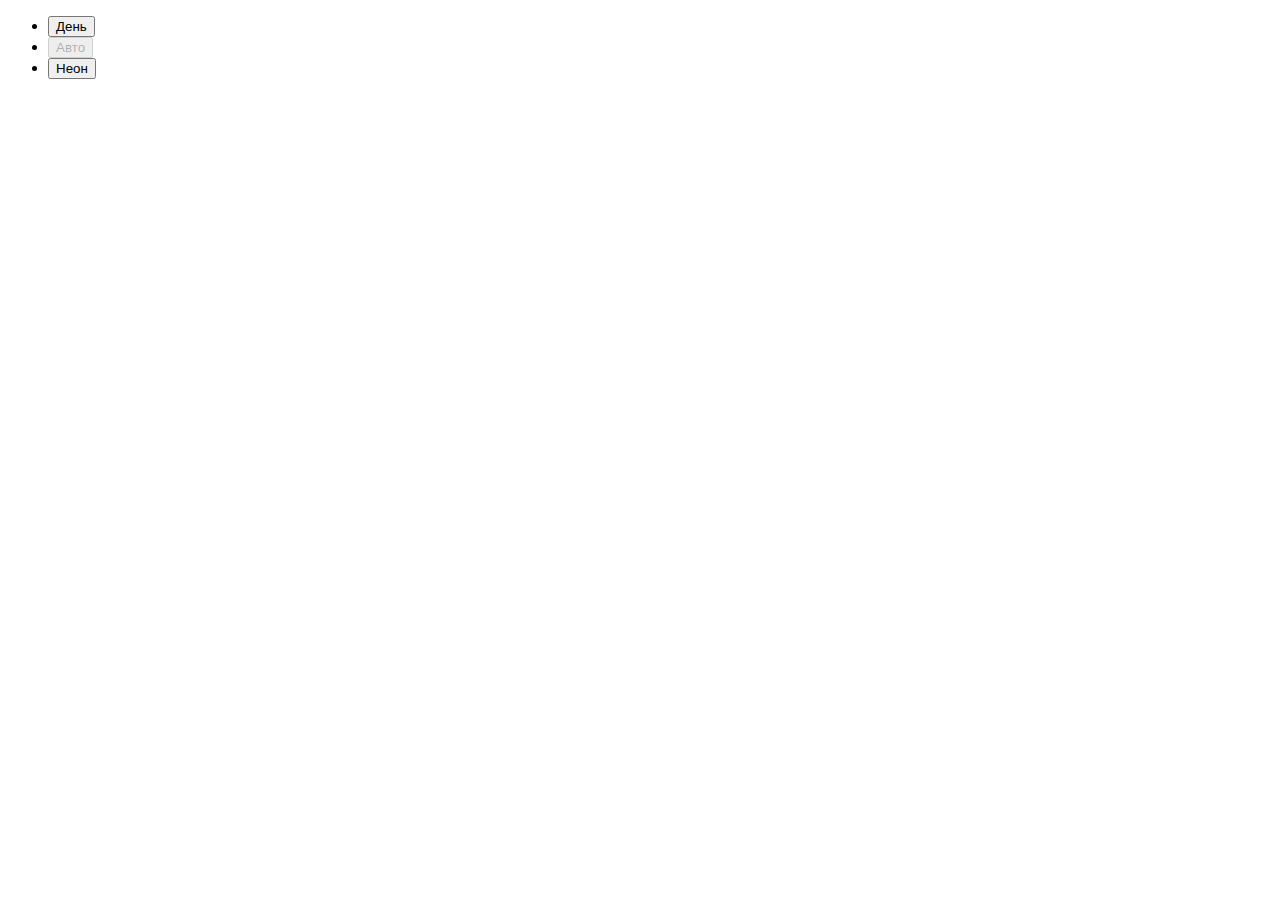
==== index.html @ c66ca1ca "Initial commit" ====
<!DOCTYPE html>
<html lang="ru">
  <head>
    <meta charset="UTF-8" />
    <meta http-equiv="X-UA-Compatible" content="IE=edge" />
    <meta name="viewport" content="width=device-width, initial-scale=1.0" />
    <title>Сложно сосредоточиться</title>
  </head>
  <body class="page">
    <header class="header decorated-zone">
      <nav class="header__theme-menu">
        <ul class="header__theme-menu-list">
          <li class="header__theme-menu-item">
            <button
              class="header__theme-menu-button header__theme-menu-button_type_light"
            >
              День
            </button>
          </li>
          <li class="header__theme-menu-item">
            <button
              class="header__theme-menu-button header__theme-menu-button_active header__theme-menu-button_type_auto"
              disabled
            >
              Авто
            </button>
          </li>
          <li class="header__theme-menu-item">
            <button
              class="header__theme-menu-button header__theme-menu-button_type_dark"
            >
              Неон
            </button>
          </li>
        </ul>
      </nav>
    </header>
    <script src="./scripts/script.js"></script>
  </body>
</html>
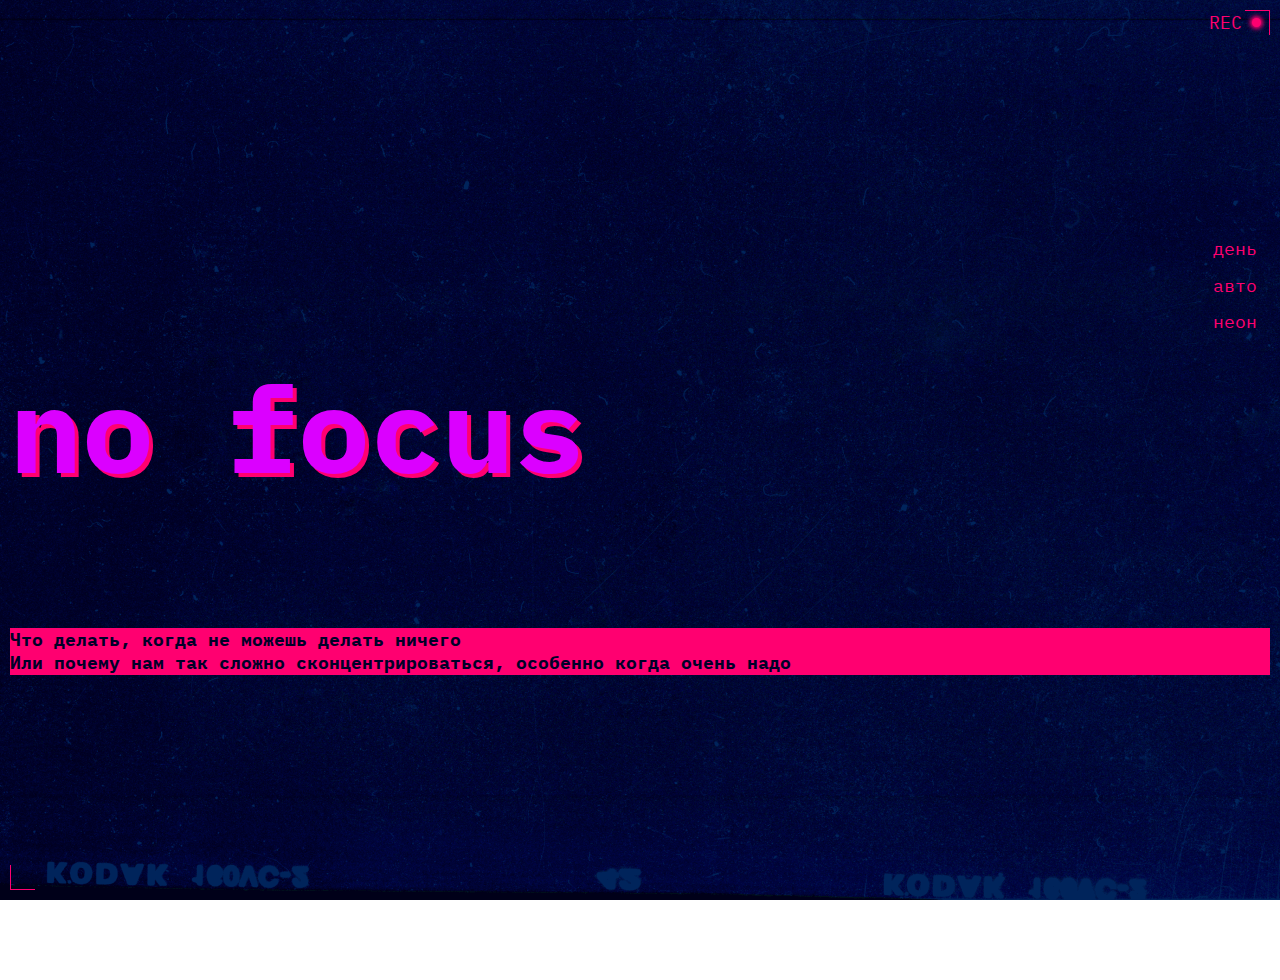
==== commit 3e484a13: "some code" ====
--- a/index.html
+++ b/index.html
@@ -4,17 +4,27 @@
     <meta charset="UTF-8" />
     <meta http-equiv="X-UA-Compatible" content="IE=edge" />
     <meta name="viewport" content="width=device-width, initial-scale=1.0" />
+    <meta name="color-scheme" content="dark light">
+    <link rel="icon" href="./images/favicon.ico" sizes="any" />
+    <link rel="icon" href="./images/favicon.svg" type="image/svg+xml" />
     <title>Сложно сосредоточиться</title>
+    <link rel="stylesheet" href="./styles/globals.css">
+    <link rel="stylesheet" href="./fonts/fonts.css">
+    <link rel="stylesheet" href="./styles/variables.css">
+    <link rel="stylesheet" href="./styles/style.css">
+    <link rel="stylesheet" href="./styles/dark.css">
+    <link rel="stylesheet" href="./styles/light.css">
   </head>
   <body class="page">
-    <header class="header decorated-zone">
+    <header class="header decorated-zone content-section">
+      <div class="decore-icon"></div>
       <nav class="header__theme-menu">
         <ul class="header__theme-menu-list">
           <li class="header__theme-menu-item">
             <button
               class="header__theme-menu-button header__theme-menu-button_type_light"
             >
-              День
+              день
             </button>
           </li>
           <li class="header__theme-menu-item">
@@ -22,19 +32,35 @@
               class="header__theme-menu-button header__theme-menu-button_active header__theme-menu-button_type_auto"
               disabled
             >
-              Авто
+              авто
             </button>
           </li>
           <li class="header__theme-menu-item">
             <button
               class="header__theme-menu-button header__theme-menu-button_type_dark"
             >
-              Неон
+              неон
             </button>
           </li>
         </ul>
       </nav>
+      <h1 class="main-title text-shadow">no focus</h1>
+      <p class="title header__title title-decor">Что делать, когда не можешь делать ничего<br> Или почему нам так сложно сконцентрироваться, особенно когда очень надо</p>
     </header>
+    <main class="content content-section">
+
+    </main>
+    <footer class="footer">
+      <article class="section">
+        <h2 class="title">
+          
+        </h2>
+        <div class="section__text-container">
+          <h3 class="section__subtitle"></h3>
+          <p class="section__text"></p>
+        </div>
+      </article>
+    </footer>
     <script src="./scripts/script.js"></script>
   </body>
 </html>
--- a/styles/globals.css
+++ b/styles/globals.css
@@ -0,0 +1,42 @@
+/* Глобальные стили для проекта, их можно дополнять и менять по желанию */
+
+*,
+*::before,
+*::after {
+  box-sizing: border-box;
+}
+
+body {
+  min-inline-size: 375px;
+  max-inline-size: 1440px;
+  margin: 0 auto;
+}
+
+h1,
+h2,
+h3,
+h4,
+h5,
+h6,
+p {
+  margin: 0;
+}
+
+ul {
+  margin: 0;
+  padding: 0;
+  list-style: none;
+}
+
+picture {
+  margin: 0;
+  padding: 0;
+}
+
+button,
+a {
+  color: currentColor;
+  font-family: inherit;
+  font-size: inherit;
+  line-height: inherit;
+}
--- a/fonts/fonts.css
+++ b/fonts/fonts.css
@@ -0,0 +1,13 @@
+@font-face {
+  font-family: 'IBM Plex mono';
+  src: url(./IBMPlexMono-Regular.woff) format('woff');
+  font-weight: normal;
+  font-display: swap;
+}
+
+@font-face {
+  font-family: 'IBM Plex mono';
+  src: url(./IBMPlexMono-Bold.woff) format('woff');
+  font-weight: bold;
+  font-display: swap;
+}
--- a/styles/variables.css
+++ b/styles/variables.css
@@ -0,0 +1,15 @@
+/*
+  Переменные для вашего проекта
+  и их переопределение под различные устройства
+*/
+
+:root {
+  /* цвета  */
+  --bg-color: #000028;
+  --text-color:  #f1b2ce;
+  --accent-color: #ff0070;
+  --main-title-color: #db00ff;
+
+  /* шрифты */
+  --main-font: 'IBM Plex mono';
+}--- a/styles/style.css
+++ b/styles/style.css
@@ -0,0 +1,141 @@
+/* Основные стили проекта. Это стили для темы, которую вы верстаете первой. */
+
+.page {
+  /* сохраните в разметке и стилях класс page. На его основе работает скрипт. */
+  font-family: var(--main-font);
+  color: var(--text-color);
+  background-color: var(--bg-color);
+
+  background: center / cover no-repeat url(../images/cover-image-dark.png);
+  background-attachment: fixed;
+}
+
+.header {
+  block-size: 100vb;
+  display: grid;
+  grid-auto-rows: 1fr;
+  padding-block-start: 18%;
+  padding-block-end:17.6%;
+}
+
+.decorated-zone {
+  position: relative;
+}
+
+.decorated-zone::after {
+  content: "";
+  position: absolute;
+  inset-block-start: 10px;
+  inset-inline-end: 10px;
+  display: block;
+  inline-size: 25px;
+  block-size: 25px;
+  border-block-start: 1px solid var(--accent-color);
+  border-inline-end: 1px solid var(--accent-color);
+}
+
+.decorated-zone::before {
+  content: "";
+  position: absolute;
+  inset-block-end: 10px;
+  inset-inline-start: 10px;
+  display: block;
+  inline-size: 25px;
+  block-size: 25px;
+  border-block-end: 1px solid var(--accent-color);
+  border-inline-start: 1px solid var(--accent-color);
+}
+
+.content-section {
+  padding-inline-start: 10px;
+  padding-inline-end: 10px;
+}
+
+.decore-icon {
+  position: absolute;
+  inset-block-start: 10px;
+  inset-inline-end: 38px;
+}
+
+.decore-icon::after {
+  content: "REC";
+  font-weight: 400;
+  font-size: 18px;
+  line-height: 139%;
+  color: var(--accent-color);
+}
+
+.decore-icon::before {
+  content: "";
+  position: absolute;
+  display: block;
+  block-size: 9px;
+  inline-size: 9px;
+  border-radius: 100%;
+  background-color: var(--accent-color);
+  box-shadow: 0 0 4px 2px var(--accent-color);
+  inset-inline-end: -19px;
+  inset-block-start: 8px;
+}
+
+.header__theme-menu {
+  justify-self: end;
+  padding-block-start: 8px;
+}
+
+.header__theme-menu-item:not(:last-child) {
+  margin-block-end: 15px;
+}
+
+.header__theme-menu-button {
+  line-height: 100%;
+  padding: 1.8px 13px;
+  background-color: transparent;
+  border: none;
+  color: var(--accent-color);
+  font-size: 18px;
+  font-family: inherit;
+  outline: none;
+}
+
+.header__theme-menu-button:focus-visible {
+  outline: none;
+}
+
+.header__theme-menu-button:focus-visible {
+  outline: 1px solid var(--accent-color);
+}
+
+.header__theme-menu-button_active {
+  pointer-events: none;
+}
+
+.main-title {
+  color: var(--main-title-color);
+  font-weight: 700;
+  font-size: clamp(7.25rem, 7.0115rem + 1.0178vw, 7.5rem);
+  line-height: 83%;
+}
+
+.text-shadow {
+  text-shadow: 4px 4px 0 var(--accent-color);
+}
+
+.title {
+  font-weight: 700;
+  font-size: 18px;
+  line-height: 130%;
+}
+
+.header__title {
+  align-self: end;
+}
+
+.title-decor {
+  color: var(--bg-color);
+  background-color: var(--accent-color);
+}
+
+.content {
+  padding: 40px 0;
+}--- a/styles/dark.css
+++ b/styles/dark.css
@@ -0,0 +1,22 @@
+/*
+  Специально для тёмной темы при наличии класса,
+  здесь окажутся стили, которые нужно переопределить принудительно,
+  переключая тему
+*/
+.page.theme_dark {
+  /* сохраните этот селектор в приведённом виде.
+    Так стили написанные ниже будут иметь больший вес,
+    чем стили в медиазапросе предпочтений пользователя
+  */
+
+  /* Дублируем переменные для тёмной темы */
+  --bg-color: #000028;
+  --text-color:  #f1b2ce;
+  --accent-color: #ff0070;
+  --main-title-color: #db00ff;
+
+  background-color: var(--bg-color);
+  color: var(--text-color);
+}
+
+/* Остальные стили */ 
--- a/styles/light.css
+++ b/styles/light.css
@@ -0,0 +1,29 @@
+/*
+  Специально для светлой темы при наличии класса.
+  Здесь окажутся стили, которые нужно переопределить принудительно,
+  переключая тему
+*/
+.page.theme_light {
+  /* сохраните этот селектор в приведённом виде.
+    Так стили написанные ниже будут иметь больший вес,
+    чем стили в медиазапросе предпочтений пользователя
+  */
+  --bg-color: #ffc2e6;
+  --text-color:  #353430;
+  --accent-color: #ff8dcb;
+  --main-title-color: #ffc2e6;
+
+  background-color: var(--bg-color);
+  color: var(--text-color);
+  background-image: url(../images/cover-image-light.png);
+}
+
+@media (prefers-color-scheme: light) {
+  :root.theme_light{
+      /* Дублируем переменные светлой темы */
+      --bg-color: #ffc2e6;
+      --text-color:  #353430;
+      --accent-color: #ff8dcb;
+      --main-title-color: #ffc2e6;    
+    }
+}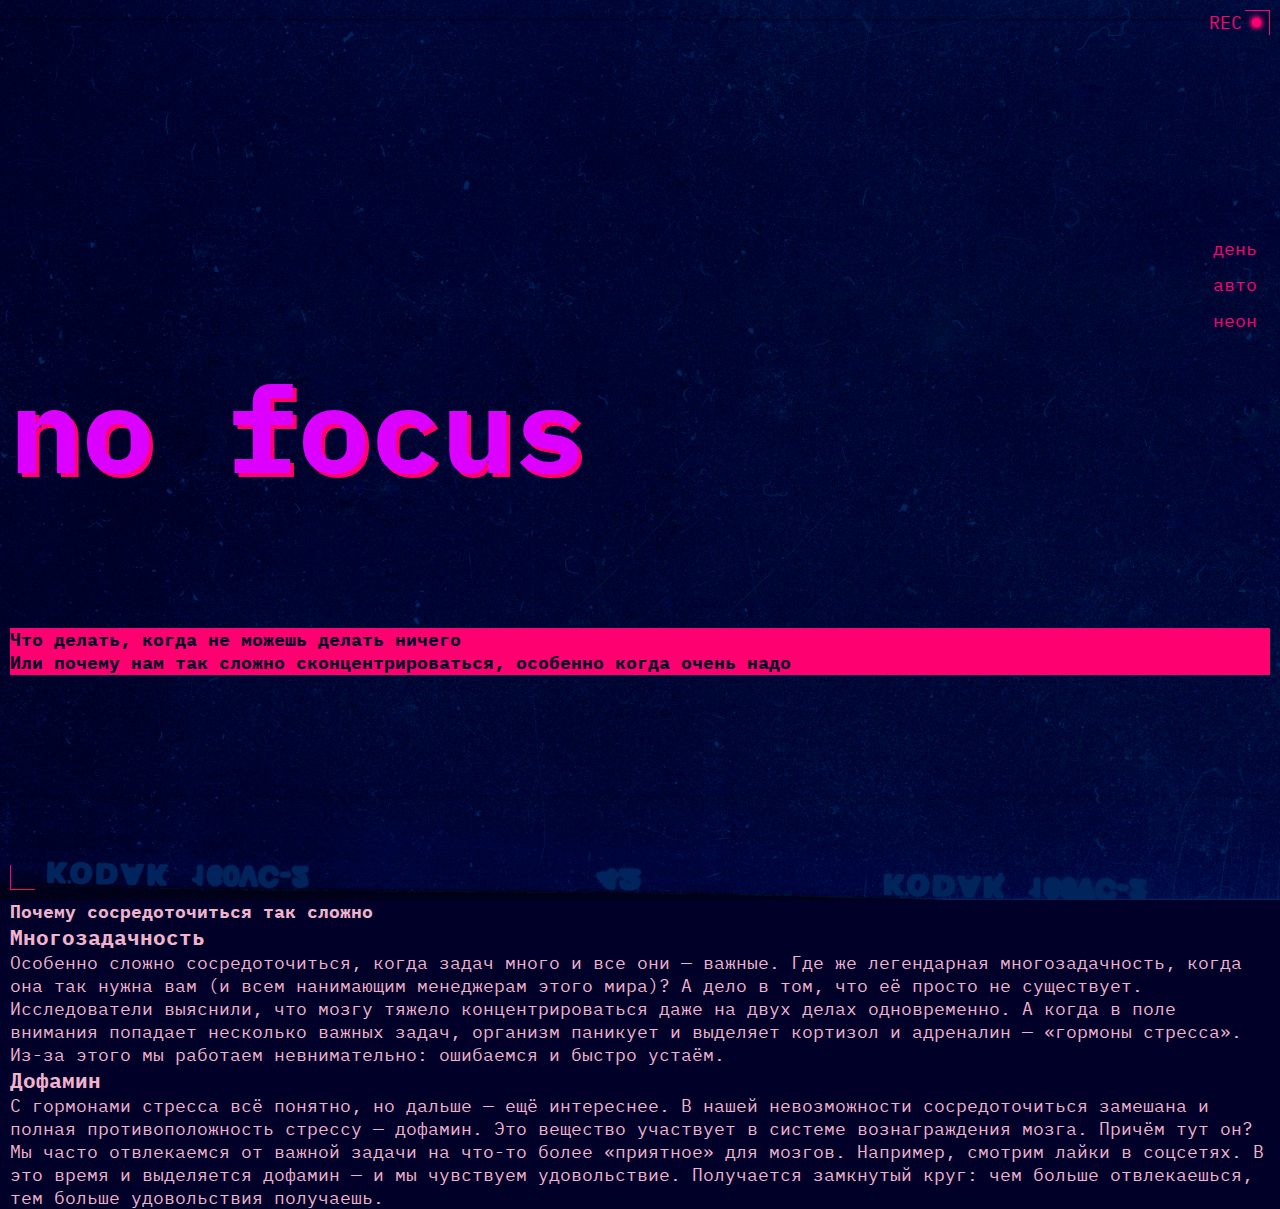
==== commit 4504f3c1: "some code" ====
--- a/index.html
+++ b/index.html
@@ -4,16 +4,16 @@
     <meta charset="UTF-8" />
     <meta http-equiv="X-UA-Compatible" content="IE=edge" />
     <meta name="viewport" content="width=device-width, initial-scale=1.0" />
-    <meta name="color-scheme" content="dark light">
+    <meta name="color-scheme" content="dark light" />
     <link rel="icon" href="./images/favicon.ico" sizes="any" />
     <link rel="icon" href="./images/favicon.svg" type="image/svg+xml" />
     <title>Сложно сосредоточиться</title>
-    <link rel="stylesheet" href="./styles/globals.css">
-    <link rel="stylesheet" href="./fonts/fonts.css">
-    <link rel="stylesheet" href="./styles/variables.css">
-    <link rel="stylesheet" href="./styles/style.css">
-    <link rel="stylesheet" href="./styles/dark.css">
-    <link rel="stylesheet" href="./styles/light.css">
+    <link rel="stylesheet" href="./styles/globals.css" />
+    <link rel="stylesheet" href="./fonts/fonts.css" />
+    <link rel="stylesheet" href="./styles/variables.css" />
+    <link rel="stylesheet" href="./styles/style.css" />
+    <link rel="stylesheet" href="./styles/dark.css" />
+    <link rel="stylesheet" href="./styles/light.css" />
   </head>
   <body class="page">
     <header class="header decorated-zone content-section">
@@ -45,13 +45,46 @@
         </ul>
       </nav>
       <h1 class="main-title text-shadow">no focus</h1>
-      <p class="title header__title title-decor">Что делать, когда не можешь делать ничего<br> Или почему нам так сложно сконцентрироваться, особенно когда очень надо</p>
+      <p class="title header__title title-decor">
+        Что делать, когда не можешь делать ничего<br />
+        Или почему нам так сложно сконцентрироваться, особенно когда очень надо
+      </p>
     </header>
     <main class="content content-section">
-
+      <section class="articles">
+        <h2 class="title">Почему сосредоточиться так сложно</h2>
+        <div>
+          <article>
+            <h3>Многозадачность</h3>
+            <p>
+              Особенно сложно сосредоточиться, когда задач много и все они —
+              важные. Где же легендарная многозадачность, когда она так нужна
+              вам (и всем нанимающим менеджерам этого мира)? А дело в том, что
+              её просто не существует. Исследователи <a>выяснили</a>, что мозгу тяжело
+              концентрироваться даже на двух делах одновременно. А когда в поле
+              внимания попадает несколько важных задач, организм паникует и
+              выделяет кортизол и адреналин — «гормоны стресса». Из-за этого мы
+              работаем невнимательно: ошибаемся и быстро устаём.
+            </p>
+          </article>
+          <article>
+            <h3>Дофамин</h3>
+            <p>
+              С гормонами стресса всё понятно, но дальше — ещё интереснее. В
+              нашей невозможности сосредоточиться замешана и полная
+              противоположность стрессу — дофамин. Это вещество участвует в
+              системе вознаграждения мозга. Причём тут он? Мы часто отвлекаемся
+              от важной задачи на что-то более «приятное» для мозгов. Например,
+              смотрим лайки в соцсетях. В это время и выделяется дофамин — и мы
+              чувствуем удовольствие. Получается замкнутый круг: чем больше
+              отвлекаешься, тем больше удовольствия получаешь.
+            </p>
+          </article>
+        </div>
+      </section>
     </main>
     <footer class="footer">
-      <article class="section">
+      <!-- <article class="section">
         <h2 class="title">
           
         </h2>
@@ -59,7 +92,7 @@
           <h3 class="section__subtitle"></h3>
           <p class="section__text"></p>
         </div>
-      </article>
+      </article> -->
     </footer>
     <script src="./scripts/script.js"></script>
   </body>
--- a/styles/variables.css
+++ b/styles/variables.css
@@ -11,5 +11,6 @@
   --main-title-color: #db00ff;
 
   /* шрифты */
-  --main-font: 'IBM Plex mono';
+  --main-font: 'IBM Plex mono', Arial, monospace;
+  --main-font-size: 18px;
 }--- a/styles/style.css
+++ b/styles/style.css
@@ -1,21 +1,21 @@
 /* Основные стили проекта. Это стили для темы, которую вы верстаете первой. */
 
 .page {
+  color: var(--text-color);
   /* сохраните в разметке и стилях класс page. На его основе работает скрипт. */
-  font-family: var(--main-font);
-  color: var(--text-color);
+  font-family: var(--main-font, monospace);
+  font-size: var(--main-font-size);
+  background: center / cover no-repeat url(../images/cover-image-dark.png);
   background-color: var(--bg-color);
-
-  background: center / cover no-repeat url(../images/cover-image-dark.png);
   background-attachment: fixed;
 }
 
 .header {
-  block-size: 100vb;
   display: grid;
   grid-auto-rows: 1fr;
   padding-block-start: 18%;
   padding-block-end:17.6%;
+  block-size: 100vb;
 }
 
 .decorated-zone {
@@ -25,77 +25,82 @@
 .decorated-zone::after {
   content: "";
   position: absolute;
+  display: block;
+  border-inline-end: 1px solid var(--accent-color);
+  border-block-start: 1px solid var(--accent-color);
   inset-block-start: 10px;
-  inset-inline-end: 10px;
-  display: block;
+  inset-inline-end: 0;
   inline-size: 25px;
   block-size: 25px;
-  border-block-start: 1px solid var(--accent-color);
-  border-inline-end: 1px solid var(--accent-color);
 }
 
 .decorated-zone::before {
   content: "";
   position: absolute;
+  display: block;
+  border-inline-start: 1px solid var(--accent-color);
+  border-block-end: 1px solid var(--accent-color);
   inset-block-end: 10px;
-  inset-inline-start: 10px;
-  display: block;
+  inset-inline-start: 0;
   inline-size: 25px;
   block-size: 25px;
-  border-block-end: 1px solid var(--accent-color);
-  border-inline-start: 1px solid var(--accent-color);
 }
 
 .content-section {
-  padding-inline-start: 10px;
-  padding-inline-end: 10px;
+  inline-size: calc(100% - 20px);
+  margin: 0 auto;
 }
 
 .decore-icon {
   position: absolute;
   inset-block-start: 10px;
-  inset-inline-end: 38px;
+  inset-inline-end: 28px;
 }
 
 .decore-icon::after {
   content: "REC";
+  color: var(--accent-color);
   font-weight: 400;
   font-size: 18px;
   line-height: 139%;
-  color: var(--accent-color);
 }
 
 .decore-icon::before {
   content: "";
   position: absolute;
   display: block;
+  border-radius: 100%;
+  box-shadow: 0 0 4px 2px var(--accent-color);
+  background-color: var(--accent-color);
   block-size: 9px;
   inline-size: 9px;
-  border-radius: 100%;
-  background-color: var(--accent-color);
-  box-shadow: 0 0 4px 2px var(--accent-color);
   inset-inline-end: -19px;
   inset-block-start: 8px;
 }
 
 .header__theme-menu {
   justify-self: end;
-  padding-block-start: 8px;
+  margin-block-start: 6px;
 }
 
-.header__theme-menu-item:not(:last-child) {
-  margin-block-end: 15px;
+.header__theme-menu-list {
+  display: flex;
+  flex-direction: column;
+  gap: 10px;
 }
 
+
 .header__theme-menu-button {
+  border: none;
+  min-inline-size: 70px;
+  block-size: 26px; 
+  cursor: pointer;
+  outline: none;
+  color: var(--accent-color);
+  font-family: inherit;
+  font-size: inherit;
   line-height: 100%;
-  padding: 1.8px 13px;
   background-color: transparent;
-  border: none;
-  color: var(--accent-color);
-  font-size: 18px;
-  font-family: inherit;
-  outline: none;
 }
 
 .header__theme-menu-button:focus-visible {
@@ -123,8 +128,8 @@
 
 .title {
   font-weight: 700;
-  font-size: 18px;
   line-height: 130%;
+  font-size: var(--main-font-size);
 }
 
 .header__title {
@@ -137,5 +142,5 @@
 }
 
 .content {
-  padding: 40px 0;
+  
 }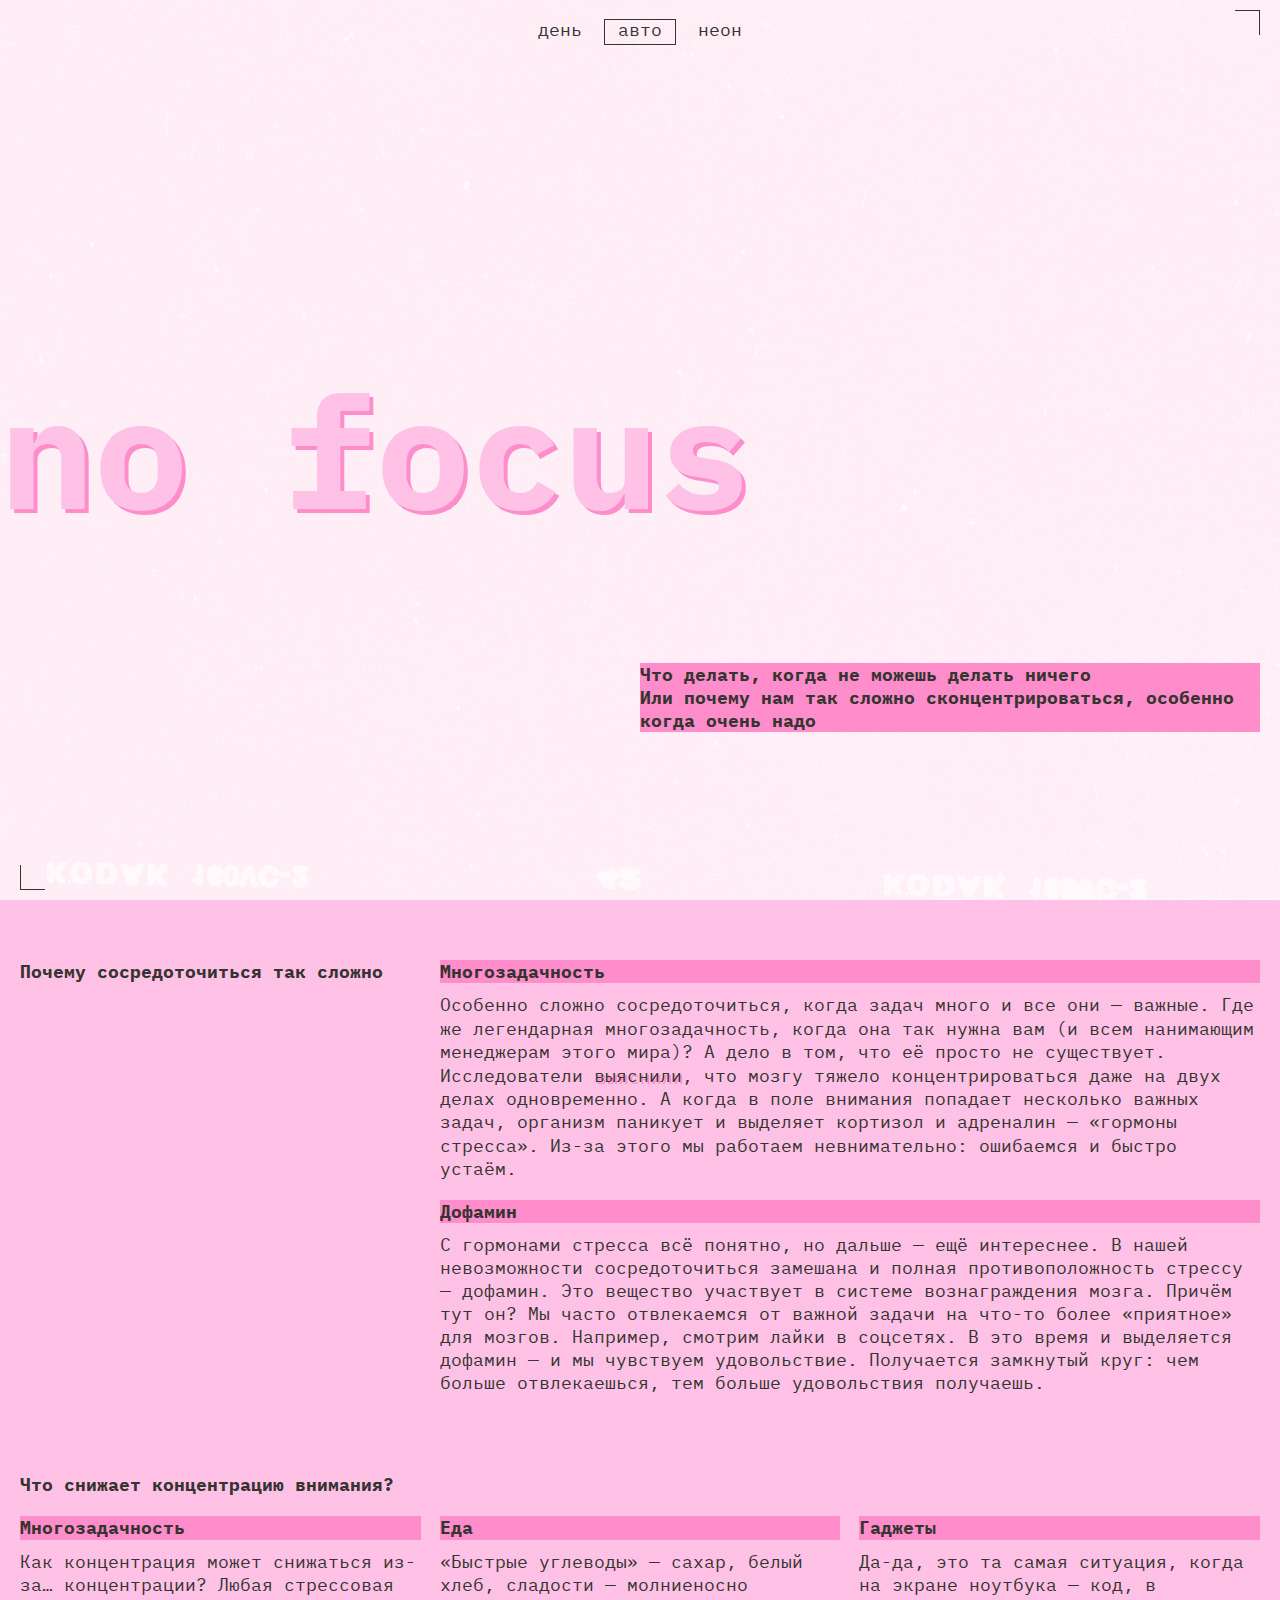
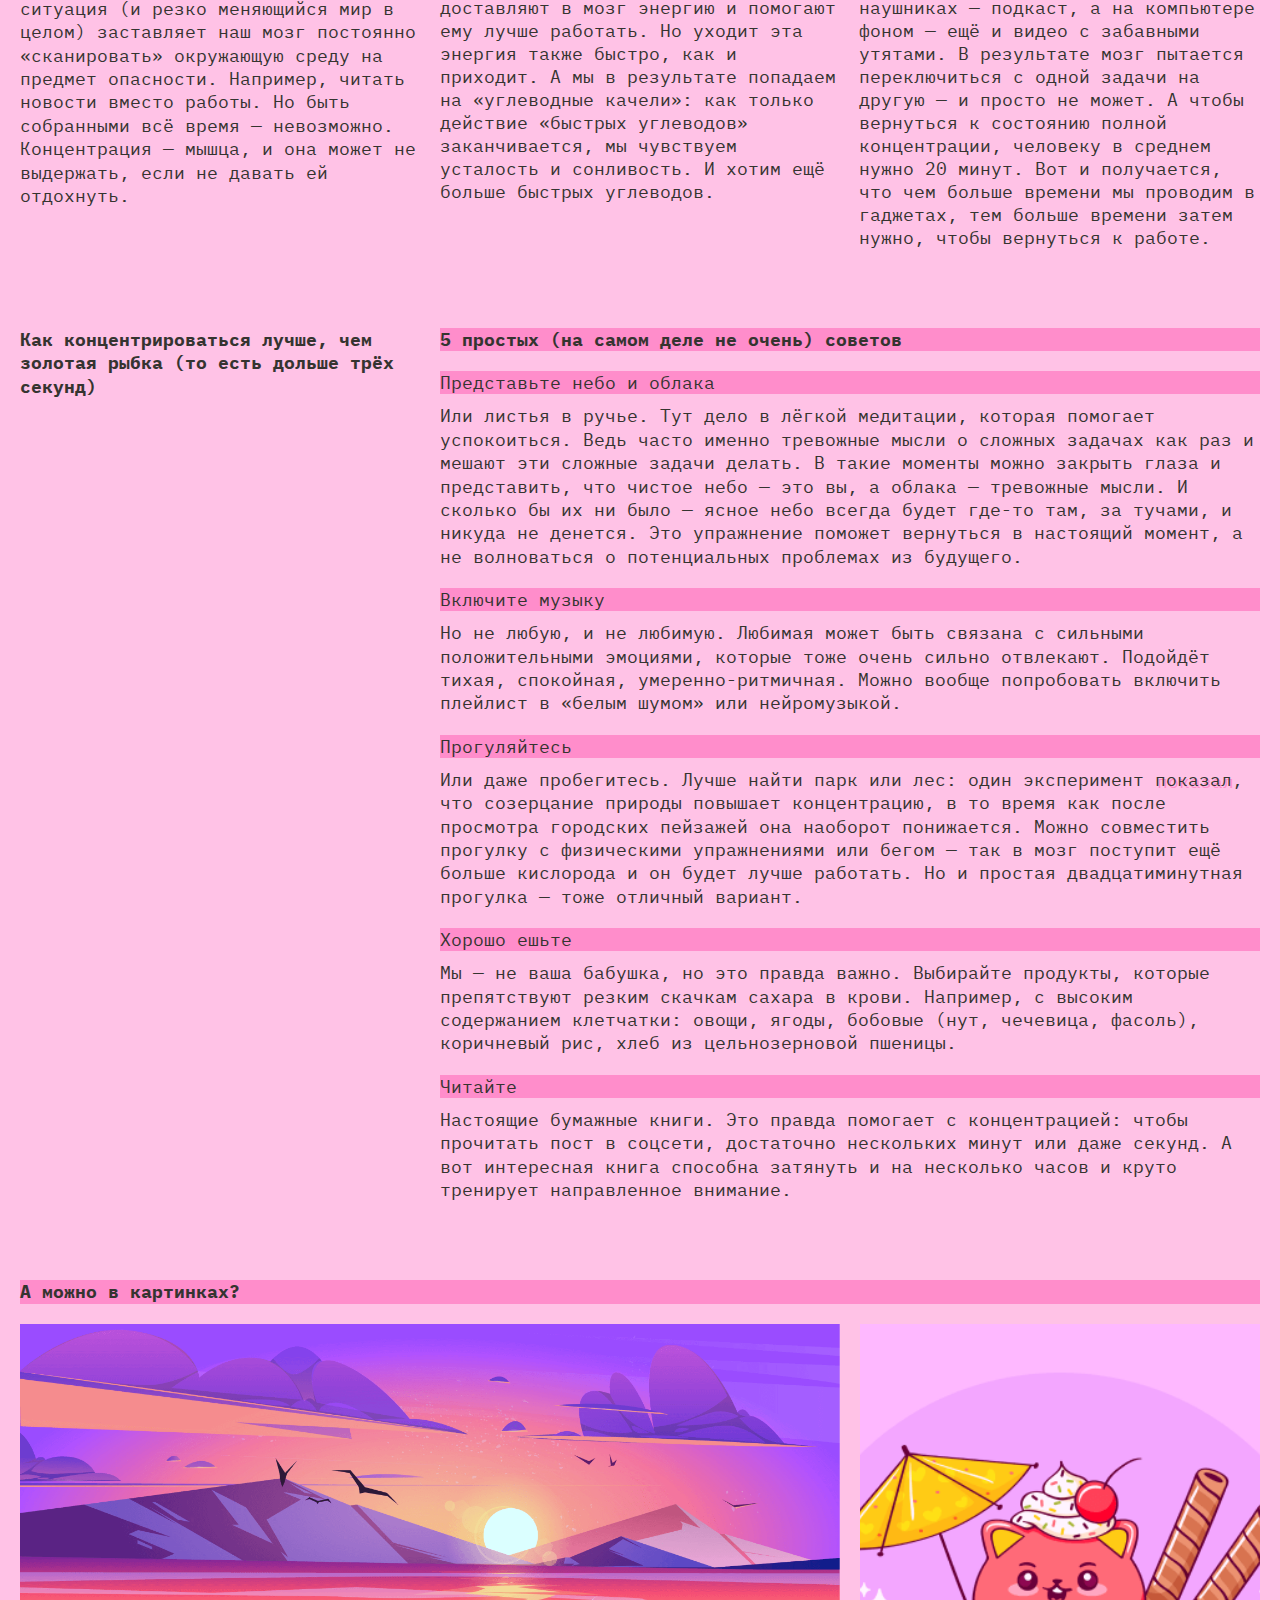
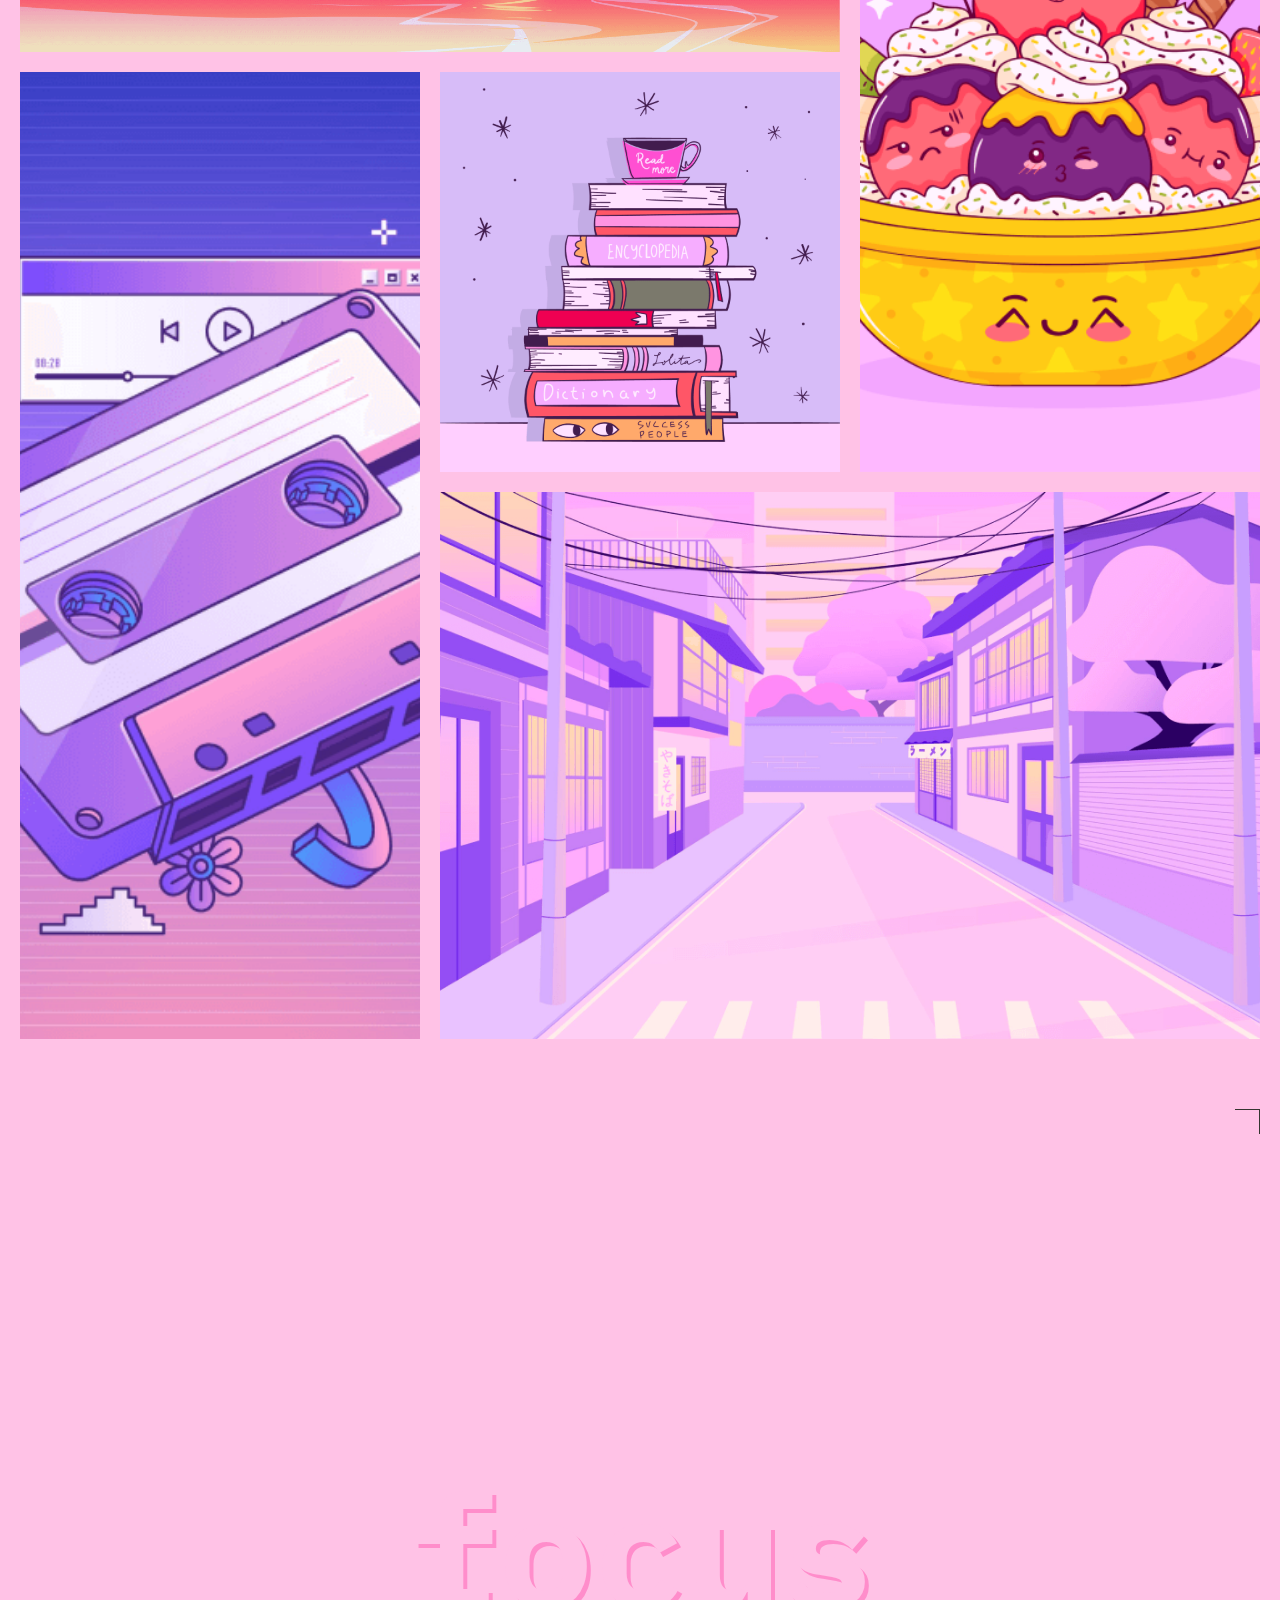
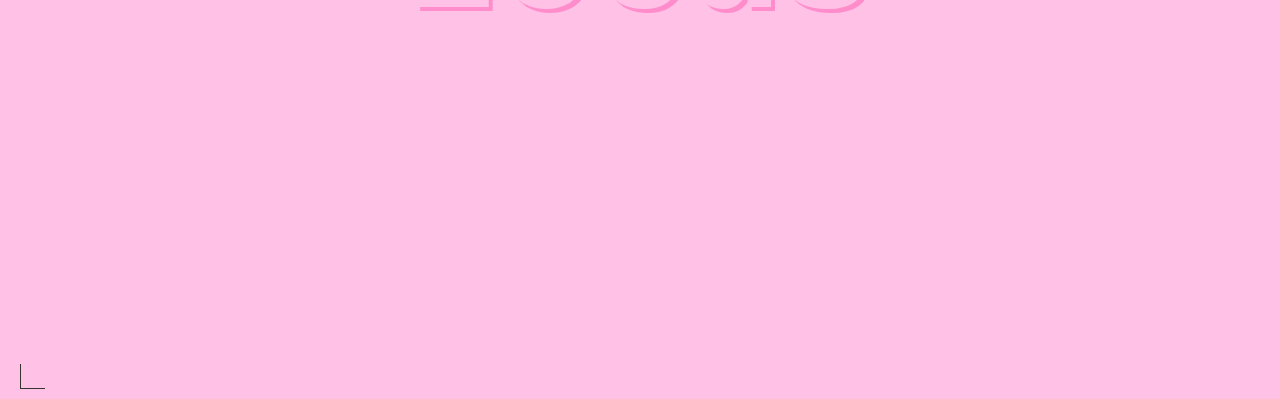
==== commit 06a1e5e2: "complete code" ====
--- a/index.html
+++ b/index.html
@@ -17,7 +17,7 @@
   </head>
   <body class="page">
     <header class="header decorated-zone content-section">
-      <div class="decore-icon"></div>
+      <div class="decore-icon" aria-hidden="true"></div>
       <nav class="header__theme-menu">
         <ul class="header__theme-menu-list">
           <li class="header__theme-menu-item">
@@ -44,32 +44,32 @@
           </li>
         </ul>
       </nav>
-      <h1 class="main-title text-shadow">no focus</h1>
-      <p class="title header__title title-decor">
+      <h1 class="main-title main-title_place_header text-shadow">no focus</h1>
+      <p class="header__subtitle title-decor">
         Что делать, когда не можешь делать ничего<br />
         Или почему нам так сложно сконцентрироваться, особенно когда очень надо
       </p>
     </header>
     <main class="content content-section">
-      <section class="articles">
-        <h2 class="title">Почему сосредоточиться так сложно</h2>
-        <div>
-          <article>
-            <h3>Многозадачность</h3>
-            <p>
+      <section class="section">
+        <h2 class="section__title">Почему сосредоточиться так сложно</h2>
+        <div class="section__container">
+          <article class="article">
+            <h3 class="article__title title-decor">Многозадачность</h3>
+            <p class="article__text">
               Особенно сложно сосредоточиться, когда задач много и все они —
               важные. Где же легендарная многозадачность, когда она так нужна
               вам (и всем нанимающим менеджерам этого мира)? А дело в том, что
-              её просто не существует. Исследователи <a>выяснили</a>, что мозгу тяжело
+              её просто не существует. Исследователи <a class="link" href="https://www.ncbi.nlm.nih.gov/pmc/articles/PMC7075496/" target="_blank">выяснили</a>, что мозгу тяжело
               концентрироваться даже на двух делах одновременно. А когда в поле
               внимания попадает несколько важных задач, организм паникует и
               выделяет кортизол и адреналин — «гормоны стресса». Из-за этого мы
               работаем невнимательно: ошибаемся и быстро устаём.
             </p>
           </article>
-          <article>
-            <h3>Дофамин</h3>
-            <p>
+          <article class="article">
+            <h3 class="article__title title-decor">Дофамин</h3>
+            <p class="section__text">
               С гормонами стресса всё понятно, но дальше — ещё интереснее. В
               нашей невозможности сосредоточиться замешана и полная
               противоположность стрессу — дофамин. Это вещество участвует в
@@ -82,17 +82,156 @@
           </article>
         </div>
       </section>
+      <!-- нестандартная секция -->
+      <section class="section section_with_solumns">
+        <h2 class="section__title">Что снижает концентрацию внимания?</h2>
+        <div class="section__container section__container_type_wide">
+          <article class="article">
+            <h3 class="article__title title-decor">Многозадачность</h3>
+            <p class="article__text">
+              Как концентрация может снижаться из-за… концентрации? Любая
+              стрессовая ситуация (и резко меняющийся мир в целом) заставляет
+              наш мозг постоянно «сканировать» окружающую среду на предмет
+              опасности. Например, читать новости вместо работы. Но быть
+              собранными всё время — невозможно. Концентрация — мышца, и она
+              может не выдержать, если не давать ей отдохнуть.
+            </p>
+          </article>
+          <article class="article">
+            <h3 class="article__title title-decor">Еда</h3>
+            <p class="section__text">
+              «Быстрые углеводы» — сахар, белый хлеб, сладости — молниеносно
+              доставляют в мозг энергию и помогают ему лучше работать. Но уходит
+              эта энергия также быстро, как и приходит. А мы в результате
+              попадаем на «углеводные качели»: как только действие «быстрых
+              углеводов» заканчивается, мы чувствуем усталость и сонливость. И
+              хотим ещё больше быстрых углеводов.
+            </p>
+          </article>
+          <article class="article">
+            <h3 class="article__title title-decor">Гаджеты</h3>
+            <p class="section__text">
+              Да-да, это та самая ситуация, когда на экране ноутбука — код, в
+              наушниках — подкаст, а на компьютере фоном — ещё и видео с
+              забавными утятами. В результате мозг пытается переключиться с
+              одной задачи на другую — и просто не может. А чтобы вернуться к
+              состоянию полной концентрации, человеку в среднем нужно 20 минут.
+              Вот и получается, что чем больше времени мы проводим в гаджетах,
+              тем больше времени затем нужно, чтобы вернуться к работе.
+            </p>
+          </article>
+        </div>
+      </section>
+      <section class="section">
+        <h2 class="section__title">
+          Как концентрироваться лучше, чем золотая рыбка (то есть дольше трёх
+          секунд)
+        </h2>
+        <div>
+          <article class="article article_with_subsections">
+            <h3 class="article__title title-decor">
+              5 простых (на самом деле не очень) советов
+            </h3>
+            <div class="article__subsection">
+              <h4 class="article__subtitle title-decor">
+                Представьте небо и облака
+              </h4>
+              <p class="article__subsection-text">
+                Или листья в ручье. Тут дело в лёгкой медитации, которая
+                помогает успокоиться. Ведь часто именно тревожные мысли о
+                сложных задачах как раз и мешают эти сложные задачи делать. В
+                такие моменты можно закрыть глаза и представить, что чистое небо
+                — это вы, а облака — тревожные мысли. И сколько бы их ни было —
+                ясное небо всегда будет где-то там, за тучами, и никуда не
+                денется. Это упражнение поможет вернуться в настоящий момент, а
+                не волноваться о потенциальных проблемах из будущего.
+              </p>
+            </div>
+            <div class="article__subsection">
+              <h4 class="article__subtitle title-decor">
+                Включите музыку
+              </h4>
+              <p class="article__subsection-text">
+                Но не любую, и не любимую. Любимая может быть связана с сильными
+                положительными эмоциями, которые тоже очень сильно отвлекают.
+                Подойдёт тихая, спокойная, умеренно-ритмичная. Можно вообще
+                попробовать включить плейлист в «белым шумом» или нейромузыкой.
+              </p>
+            </div>
+            <div class="article__subsection">
+              <h4 class="article__subtitle title-decor">Прогуляйтесь</h4>
+              <p class="article__subsection-text">
+                Или даже пробегитесь. Лучше найти парк или лес: один эксперимент
+                <a class="link" href="https://www.sciencedirect.com/science/article/abs/pii/S0272494415000328" target="_blank">показал</a>, что созерцание природы повышает концентрацию, в то
+                время как после просмотра городских пейзажей она наоборот
+                понижается. Можно совместить прогулку с физическими упражнениями
+                или бегом — так в мозг поступит ещё больше кислорода и он будет
+                лучше работать. Но и простая двадцатиминутная прогулка — тоже
+                отличный вариант.
+              </p>
+            </div>
+            <div class="article__subsection">
+              <h4 class="article__subtitle title-decor">Хорошо ешьте</h4>
+              <p class="article__subsection-text">
+                Мы — не ваша бабушка, но это правда важно. Выбирайте продукты,
+                которые препятствуют резким скачкам сахара в крови. Например, с
+                высоким содержанием клетчатки: овощи, ягоды, бобовые (нут,
+                чечевица, фасоль), коричневый рис, хлеб из цельнозерновой
+                пшеницы.
+              </p>
+            </div>
+            <div class="article__subsection">
+              <h4 class="article__subtitle title-decor">Читайте</h4>
+              <p class="article__subsection-text">
+                Настоящие бумажные книги. Это правда помогает с концентрацией:
+                чтобы прочитать пост в соцсети, достаточно нескольких минут или
+                даже секунд. А вот интересная книга способна затянуть и на
+                несколько часов и круто тренирует направленное внимание.
+              </p>
+            </div>
+          </article>
+        </div>
+      </section>
+      <section class="section section_with_galley">
+        <h2 class="section__title section__title_type_wide title-decor">
+          А можно в картинках?
+        </h2>
+        <div class="section__gallery">
+          <img
+            src="./images/sunset.png"
+            alt="закат"
+            class="section__gallery-img"
+            loading="lazy"
+          />
+          <img
+            src="./images/ice-cream.png"
+            alt="порция мороженного"
+            class="section__gallery-img"
+            loading="lazy"
+          />
+          <img
+            src="./images/tape.png"
+            alt="аудиокасета"
+            class="section__gallery-img"
+            loading="lazy"
+          />
+          <img
+            src="./images/books.png"
+            alt="стопка книг"
+            class="section__gallery-img"
+            loading="lazy"
+          />
+          <img
+            src="./images/street.png"
+            alt="улица с пешеходным переходом"
+            class="section__gallery-img"
+            loading="lazy"
+          />
+        </div>
+      </section>
     </main>
-    <footer class="footer">
-      <!-- <article class="section">
-        <h2 class="title">
-          
-        </h2>
-        <div class="section__text-container">
-          <h3 class="section__subtitle"></h3>
-          <p class="section__text"></p>
-        </div>
-      </article> -->
+    <footer class="footer decorated-zone content-section">
+      <h2 class="main-title main-title_place_footer text-shadow">focus</h2>
     </footer>
     <script src="./scripts/script.js"></script>
   </body>
--- a/styles/variables.css
+++ b/styles/variables.css
@@ -6,11 +6,15 @@
 :root {
   /* цвета  */
   --bg-color: #000028;
-  --text-color:  #f1b2ce;
+  --bg-image: url(../images/cover-image-dark.png);
+  --text-color: #f1b2ce;
   --accent-color: #ff0070;
+  --control-color-opacity: rgba(255, 0, 112, 0.4);
+  --accented-text-color: var(--bg-color);
   --main-title-color: #db00ff;
-
-  /* шрифты */
-  --main-font: 'IBM Plex mono', Arial, monospace;
-  --main-font-size: 18px;
-}+  --control-color: var(--accent-color);
+  --corner-color: var(--accent-color);
+  --section-title-color: var(--accent-color);
+  --main-font: "IBM Plex mono", Arial, monospace;
+  --main-font-size: 1.125rem;
+}
--- a/styles/style.css
+++ b/styles/style.css
@@ -1,146 +1,417 @@
 /* Основные стили проекта. Это стили для темы, которую вы верстаете первой. */
-
 .page {
   color: var(--text-color);
   /* сохраните в разметке и стилях класс page. На его основе работает скрипт. */
   font-family: var(--main-font, monospace);
   font-size: var(--main-font-size);
-  background: center / cover no-repeat url(../images/cover-image-dark.png);
+  /* background: center / cover no-repeat url(../images/cover-image-dark.png); */
+  background: center / cover no-repeat var(--bg-image);
   background-color: var(--bg-color);
   background-attachment: fixed;
 }
 
+/* header */
 .header {
   display: grid;
-  grid-auto-rows: 1fr;
-  padding-block-start: 18%;
-  padding-block-end:17.6%;
+  grid-template-rows: 1fr auto 1fr;
+  padding: 12px 0;
   block-size: 100vb;
-}
-
-.decorated-zone {
-  position: relative;
-}
-
-.decorated-zone::after {
-  content: "";
-  position: absolute;
-  display: block;
-  border-inline-end: 1px solid var(--accent-color);
-  border-block-start: 1px solid var(--accent-color);
-  inset-block-start: 10px;
-  inset-inline-end: 0;
-  inline-size: 25px;
-  block-size: 25px;
-}
-
-.decorated-zone::before {
-  content: "";
-  position: absolute;
-  display: block;
-  border-inline-start: 1px solid var(--accent-color);
-  border-block-end: 1px solid var(--accent-color);
-  inset-block-end: 10px;
-  inset-inline-start: 0;
-  inline-size: 25px;
-  block-size: 25px;
-}
-
-.content-section {
-  inline-size: calc(100% - 20px);
-  margin: 0 auto;
-}
-
-.decore-icon {
-  position: absolute;
-  inset-block-start: 10px;
-  inset-inline-end: 28px;
-}
-
-.decore-icon::after {
-  content: "REC";
-  color: var(--accent-color);
-  font-weight: 400;
-  font-size: 18px;
-  line-height: 139%;
-}
-
-.decore-icon::before {
-  content: "";
-  position: absolute;
-  display: block;
-  border-radius: 100%;
-  box-shadow: 0 0 4px 2px var(--accent-color);
-  background-color: var(--accent-color);
-  block-size: 9px;
-  inline-size: 9px;
-  inset-inline-end: -19px;
-  inset-block-start: 8px;
+
+  @media (width >= 768px) {
+    padding: 20px 0;
+  }
 }
 
 .header__theme-menu {
   justify-self: end;
-  margin-block-start: 6px;
+  align-self: center;
+
+  @media (width >= 768px) {
+    align-self: center;
+  }
+
+  @media (width >= 1024px) {
+    justify-self: center;
+    align-self: start;
+  }
 }
 
 .header__theme-menu-list {
   display: flex;
   flex-direction: column;
-  gap: 10px;
-}
-
+  gap: 12px;
+
+  @media (width >= 1024px) {
+    flex-direction: row;
+    gap: 10px;
+  }
+}
 
 .header__theme-menu-button {
+  display: flex;
+  justify-content: center;
+  align-content: center;
   border: none;
-  min-inline-size: 70px;
-  block-size: 26px; 
-  cursor: pointer;
   outline: none;
-  color: var(--accent-color);
+  color: var(--control-color);
   font-family: inherit;
   font-size: inherit;
   line-height: 100%;
   background-color: transparent;
-}
-
-.header__theme-menu-button:focus-visible {
-  outline: none;
-}
-
-.header__theme-menu-button:focus-visible {
-  outline: 1px solid var(--accent-color);
+  cursor: pointer;
+  block-size: 24px;
+  min-inline-size: 70px;
+
+  &:hover {
+    outline: 1px solid var(--control-color-opacity);
+  }
+
+  &:focus {
+    outline: none;
+  }
+
+  &:focus-visible {
+    outline: 1px solid var(--control-color);
+  }
 }
 
 .header__theme-menu-button_active {
+  outline: 1px solid var(--control-color);
   pointer-events: none;
 }
 
+.header__subtitle {
+  align-self: center;
+  color: var(--accented-text-color);
+  font-weight: 700;
+  font-size: var(--main-font-size);
+
+  @media (width >= 768px) {
+    justify-self: end;
+    align-self: center;
+    inline-size: 50%;
+  }
+}
+
+/* создание боковых отступов у крупных блоков */
+.content-section {
+  --padding-inline: 20px;
+  margin: 0 auto;
+  inline-size: calc(100% - var(--padding-inline));
+
+  @media (width >= 768px) {
+    --padding-inline: 40px;
+  }
+}
+
+/* декоратиыне уголки */
+.decorated-zone {
+  position: relative;
+  @media (width >= 768px) {
+    &::after {
+      inset-block-start: 20px;
+    }
+
+    &::before {
+      inset-block-end: 20px;
+    }
+  }
+
+  &::after {
+    content: "";
+    position: absolute;
+    display: block;
+    border-inline-end: 1px solid var(--corner-color);
+    border-block-start: 1px solid var(--corner-color);
+    inset-block-start: 10px;
+    inset-inline-end: 0;
+    inline-size: 25px;
+    block-size: 25px;
+  }
+
+  &::before {
+    content: "";
+    position: absolute;
+    display: block;
+    border-inline-start: 1px solid var(--corner-color);
+    border-block-end: 1px solid var(--corner-color);
+    inset-block-end: 10px;
+    inset-inline-start: 0;
+    inline-size: 25px;
+    block-size: 25px;
+  }
+}
+
+/* декоративная иконка */
+.decore-icon {
+  position: absolute;
+  visibility: var(--decore-visibility);
+  inset-block-start: 10px;
+  inset-inline-end: 28px;
+
+  @media (width >= 768px) {
+    inset-block-start: 20px;
+  }
+
+  &::after {
+    content: "REC";
+    color: var(--accent-color);
+    font-weight: 400;
+    font-size: 18px;
+    line-height: 139%;
+  }
+
+  &::before {
+    content: "";
+    position: absolute;
+    display: block;
+    border-radius: 100%;
+    box-shadow: 0 0 4px 2px var(--accent-color);
+    background-color: var(--accent-color);
+    block-size: 9px;
+    inline-size: 9px;
+    inset-inline-end: -19px;
+    inset-block-start: 8px;
+  }
+}
+
+/* крупный заголовок шапки и подвала*/
 .main-title {
   color: var(--main-title-color);
   font-weight: 700;
   font-size: clamp(7.25rem, 7.0115rem + 1.0178vw, 7.5rem);
   line-height: 83%;
-}
-
+
+  @media (width >= 768px) {
+    font-size: clamp(7.5rem, 0.5625rem + 14.4531vw, 9.8125rem);
+  }
+}
+
+.main-title_place_header {
+  @media (width >= 768px) {
+    align-self: center;
+    transform: translateX(-20px);
+    inline-size: calc(100% + 40px);
+  }
+
+  @media (width >= 1024px) {
+    align-self: center;
+  }
+}
+
+.main-title_place_footer {
+  margin: auto;
+}
+
+/* тень текста */
 .text-shadow {
   text-shadow: 4px 4px 0 var(--accent-color);
 }
 
-.title {
+/* ссылки на странице */
+.link {
+  border-block-end: 1px solid transparent;
+  line-height: 100%;
+  text-decoration: none;
+  text-shadow: 2px 2px 0 var(--accent-color);
+
+  &:hover {
+    border-color: var(--text-color);
+  }
+
+  &:focus {
+    outline: none;
+  }
+
+  &:focus-visible {
+    outline: 1px solid var(--text-color);
+  }
+}
+
+.title-decor {
+  color: var(--accented-text-color);
+  background-color: var(--accent-color);
+}
+
+/* main */
+
+.content {
+  display: grid;
+  gap: 49px;
+  padding: 40px 0;
+
+  @media (width >= 768px) {
+    gap: 80px;
+    padding: 60px 0;
+  }
+
+  @media (width >= 1024px) {
+    gap: 79px;
+  }
+}
+
+/* section */
+.section {
+  display: grid;
+  gap: 20px;
+
+  @media (width >= 768px) {
+    grid-template-columns: 1fr 2fr;
+  }
+
+  @media (width >= 1024px) {
+    gap: 10px;
+  }
+}
+
+.section_with_galley {
+  gap: 10px;
+  align-self: end;
+  @media (width >= 1024px) {
+    gap: 20px;
+  }
+}
+
+.section_with_solumns {
+  @media (width >= 1024px) {
+    gap: 20px;
+  }
+}
+
+.section__title {
+  color: var(--section-title-color);
   font-weight: 700;
+  font-size: var(--main-font-size);
   line-height: 130%;
+}
+
+.section__title_type_wide {
+  grid-column: 1 / -1;
+  color: var(--accented-text-color);
+}
+
+.section__container {
+  display: grid;
+  gap: 19px;
+}
+
+.section__container_type_wide {
+  @media (width >= 768px) {
+    grid-column: 1 / -1;
+  }
+
+  @media (width >= 1024px) {
+    display: grid;
+    grid-template-columns: repeat(3, 1fr);
+  }
+}
+
+.section__gallery {
+  display: grid;
+  grid-column: 1 / -1;
+  gap: 10px;
+  font-size: 0;
+
+  @media (width >= 768px) {
+    grid-template-columns: repeat(3, 1fr);
+    gap: 20px;
+  }
+
+  @media (width >= 1024px) {
+    row-gap: 20px 25px;
+  }
+}
+
+.section__gallery-img {
+  object-fit: contain;
+  object-position: center;
+  inline-size: 100%;
+
+  @media (width >= 768px) {
+    object-fit: cover;
+    block-size: 100%;
+
+    &:nth-child(1) {
+      grid-column: 1 / 3;
+      grid-row: 1 / 2;
+    }
+
+    &:nth-child(2) {
+      grid-column: 3 / 4;
+      grid-row: 1 / 3;
+    }
+
+    &:nth-child(3) {
+      grid-column: 1 / 2;
+      grid-row: 2 / 4;
+    }
+
+    &:nth-child(4) {
+      grid-column: 2 / 3;
+      grid-row: 2 / 3;
+    }
+
+    &:nth-child(5) {
+      grid-column: 2 / 4;
+      grid-row: 3 / 4;
+    }
+  }
+}
+
+.link {
+  border-block-end: 1px solid transparent;
+  line-height: 100%;
+  text-decoration: none;
+  text-shadow: 2px 2px 0 var(--accent-color);
+
+  &:hover {
+    border-color: var(--text-color);
+  }
+
+  &:focus {
+    outline: none;
+  }
+
+  &:focus-visible {
+    outline: 1px solid var(--text-color);
+  }
+}
+
+.article {
+  display: flex;
+  flex-direction: column;
+  gap: 10px;
+}
+
+.article_with_subsections {
+  gap: 20px;
+}
+
+.article__title {
+  color: var(--accented-text-color);
   font-size: var(--main-font-size);
-}
-
-.header__title {
-  align-self: end;
-}
-
-.title-decor {
-  color: var(--bg-color);
-  background-color: var(--accent-color);
-}
-
-.content {
-  
-}+  line-height: 130%;
+}
+
+.article__text {
+  line-height: 130%;
+}
+
+.article__subsection {
+  display: grid;
+  gap: 10px;
+}
+
+.article__subtitle {
+  color: var(--accented-text-color);
+  font-weight: 400;
+}
+
+.article__subsection-text {
+  line-height: 130%;
+}
+
+.footer {
+  display: flex;
+  block-size: 100vb;
+}
--- a/styles/dark.css
+++ b/styles/dark.css
@@ -1,22 +1,12 @@
-/*
-  Специально для тёмной темы при наличии класса,
-  здесь окажутся стили, которые нужно переопределить принудительно,
-  переключая тему
-*/
 .page.theme_dark {
-  /* сохраните этот селектор в приведённом виде.
-    Так стили написанные ниже будут иметь больший вес,
-    чем стили в медиазапросе предпочтений пользователя
-  */
-
-  /* Дублируем переменные для тёмной темы */
   --bg-color: #000028;
-  --text-color:  #f1b2ce;
+  --text-color: #f1b2ce;
   --accent-color: #ff0070;
   --main-title-color: #db00ff;
-
-  background-color: var(--bg-color);
-  color: var(--text-color);
+  --bg-image: url(../images/cover-image-dark.png);
+  --visibility: visible;
+  --control-color: var(--accent-color);
+  --control-color-opacity: rgba(255, 0, 112, 0.4);
+  --corner-color: var(--accent-color);
+  --section-title-color: var(--accent-color);
 }
-
-/* Остальные стили */ 
--- a/styles/light.css
+++ b/styles/light.css
@@ -1,29 +1,30 @@
-/*
-  Специально для светлой темы при наличии класса.
-  Здесь окажутся стили, которые нужно переопределить принудительно,
-  переключая тему
-*/
 .page.theme_light {
-  /* сохраните этот селектор в приведённом виде.
-    Так стили написанные ниже будут иметь больший вес,
-    чем стили в медиазапросе предпочтений пользователя
-  */
   --bg-color: #ffc2e6;
-  --text-color:  #353430;
+  --text-color: #353430;
   --accent-color: #ff8dcb;
+  --accented-text-color: var(--text-color);
   --main-title-color: #ffc2e6;
-
-  background-color: var(--bg-color);
-  color: var(--text-color);
-  background-image: url(../images/cover-image-light.png);
+  --bg-image: url(../images/cover-image-light.png);
+  --decore-visibility: hidden;
+  --corner-color: var(--text-color);
+  --control-color: var(--text-color);
+  --control-color-opacity: rgba(53, 52, 48, 0.4);
+  --section-title-color: var(--text-color);
 }
 
 @media (prefers-color-scheme: light) {
-  :root.theme_light{
-      /* Дублируем переменные светлой темы */
-      --bg-color: #ffc2e6;
-      --text-color:  #353430;
-      --accent-color: #ff8dcb;
-      --main-title-color: #ffc2e6;    
-    }
-}+  :root {
+    /* Дублируем переменные светлой темы */
+    --bg-color: #ffc2e6;
+    --text-color: #353430;
+    --accent-color: #ff8dcb;
+    --accented-text-color: var(--text-color);
+    --main-title-color: #ffc2e6;
+    --bg-image: url(../images/cover-image-light.png);
+    --decore-visibility: hidden;
+    --control-color: var(--text-color);
+    --corner-color: var(--text-color);
+    --control-color-opacity: rgba(53, 52, 48, 0.4);
+    --section-title-color: var(--text-color);
+  }
+}
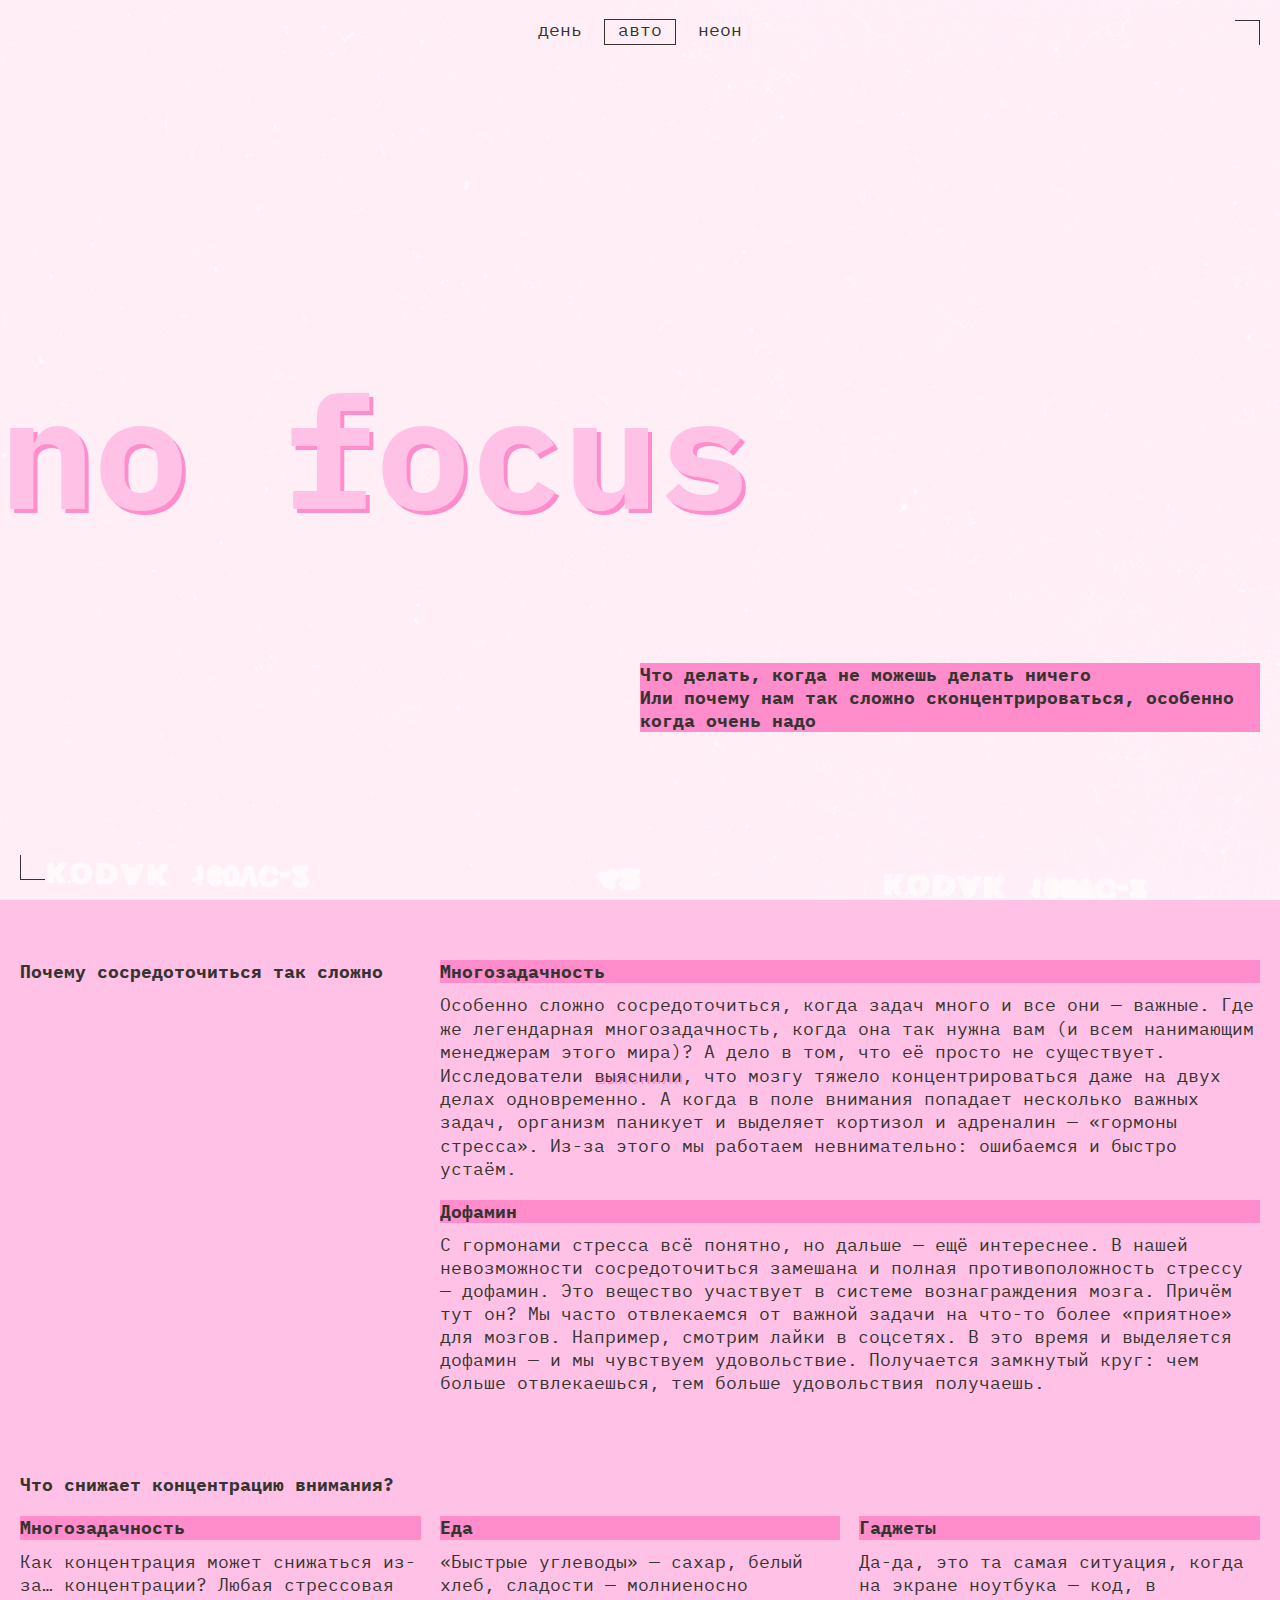
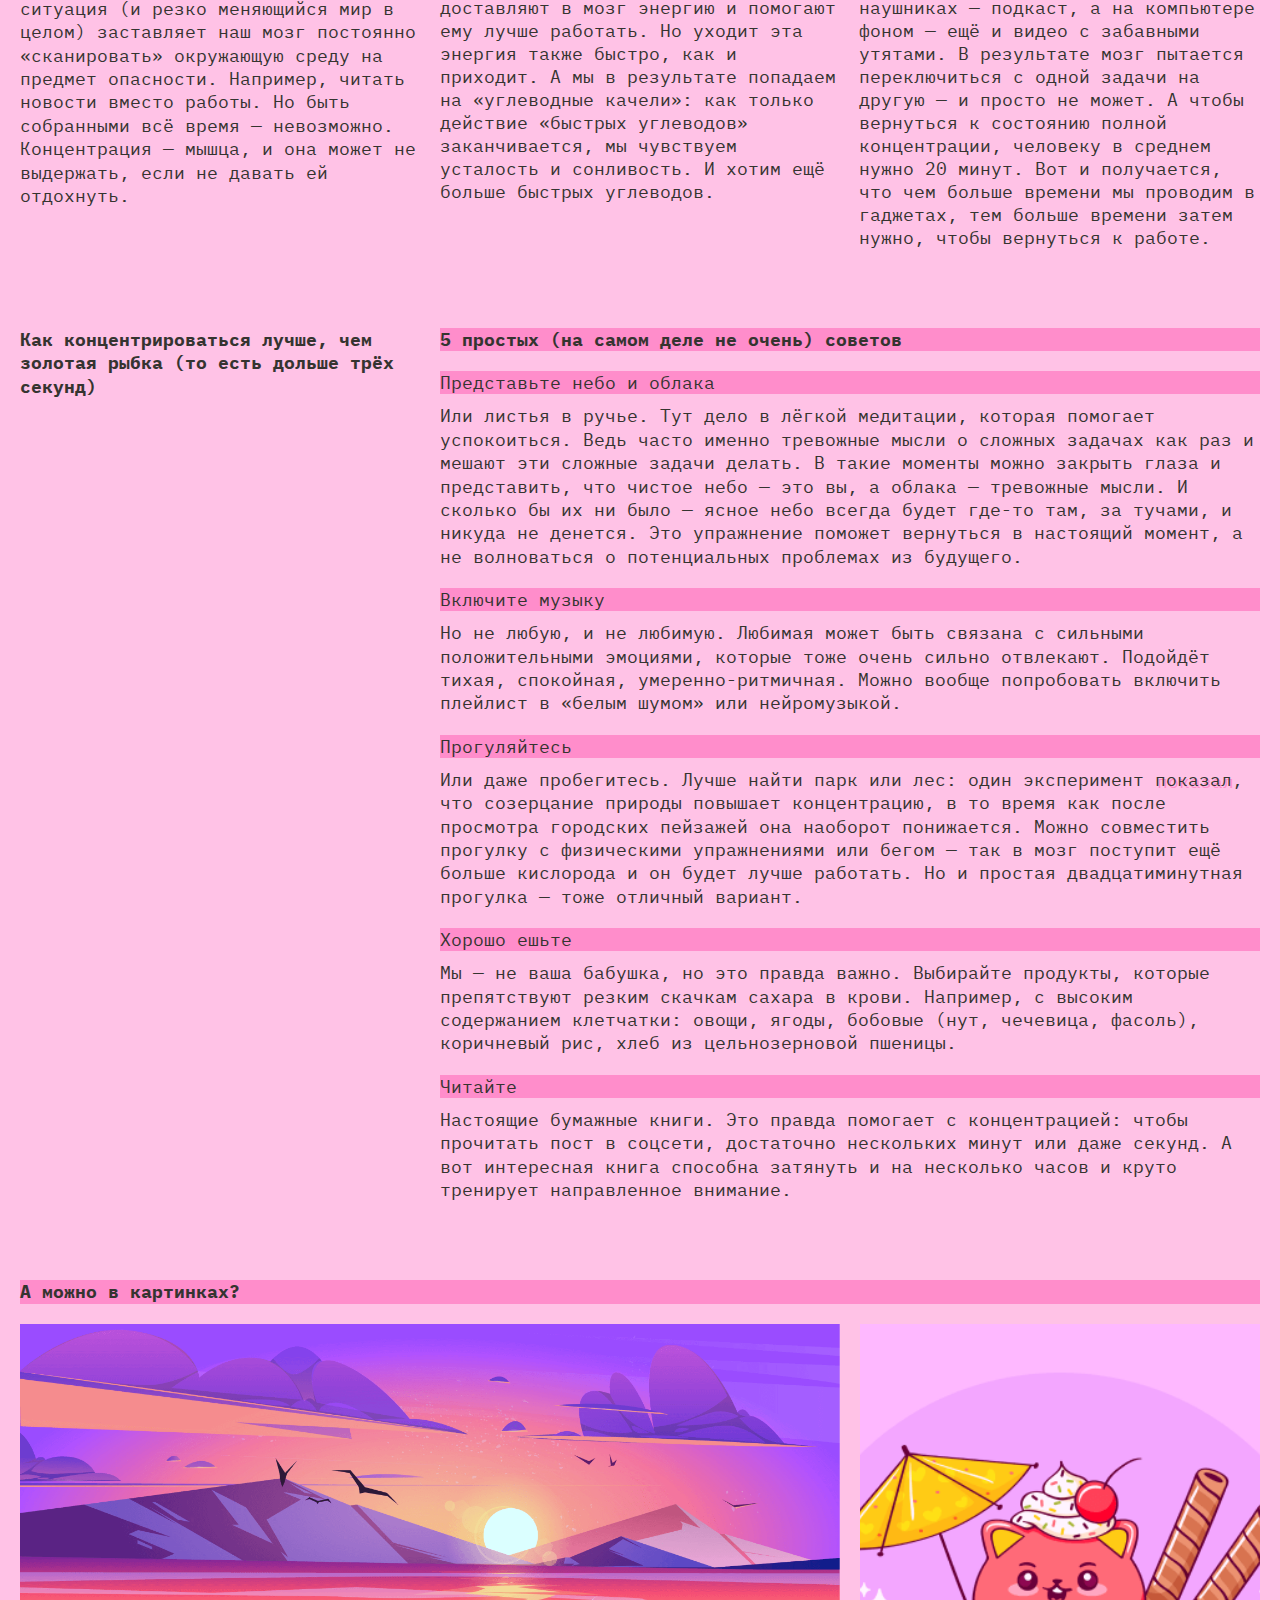
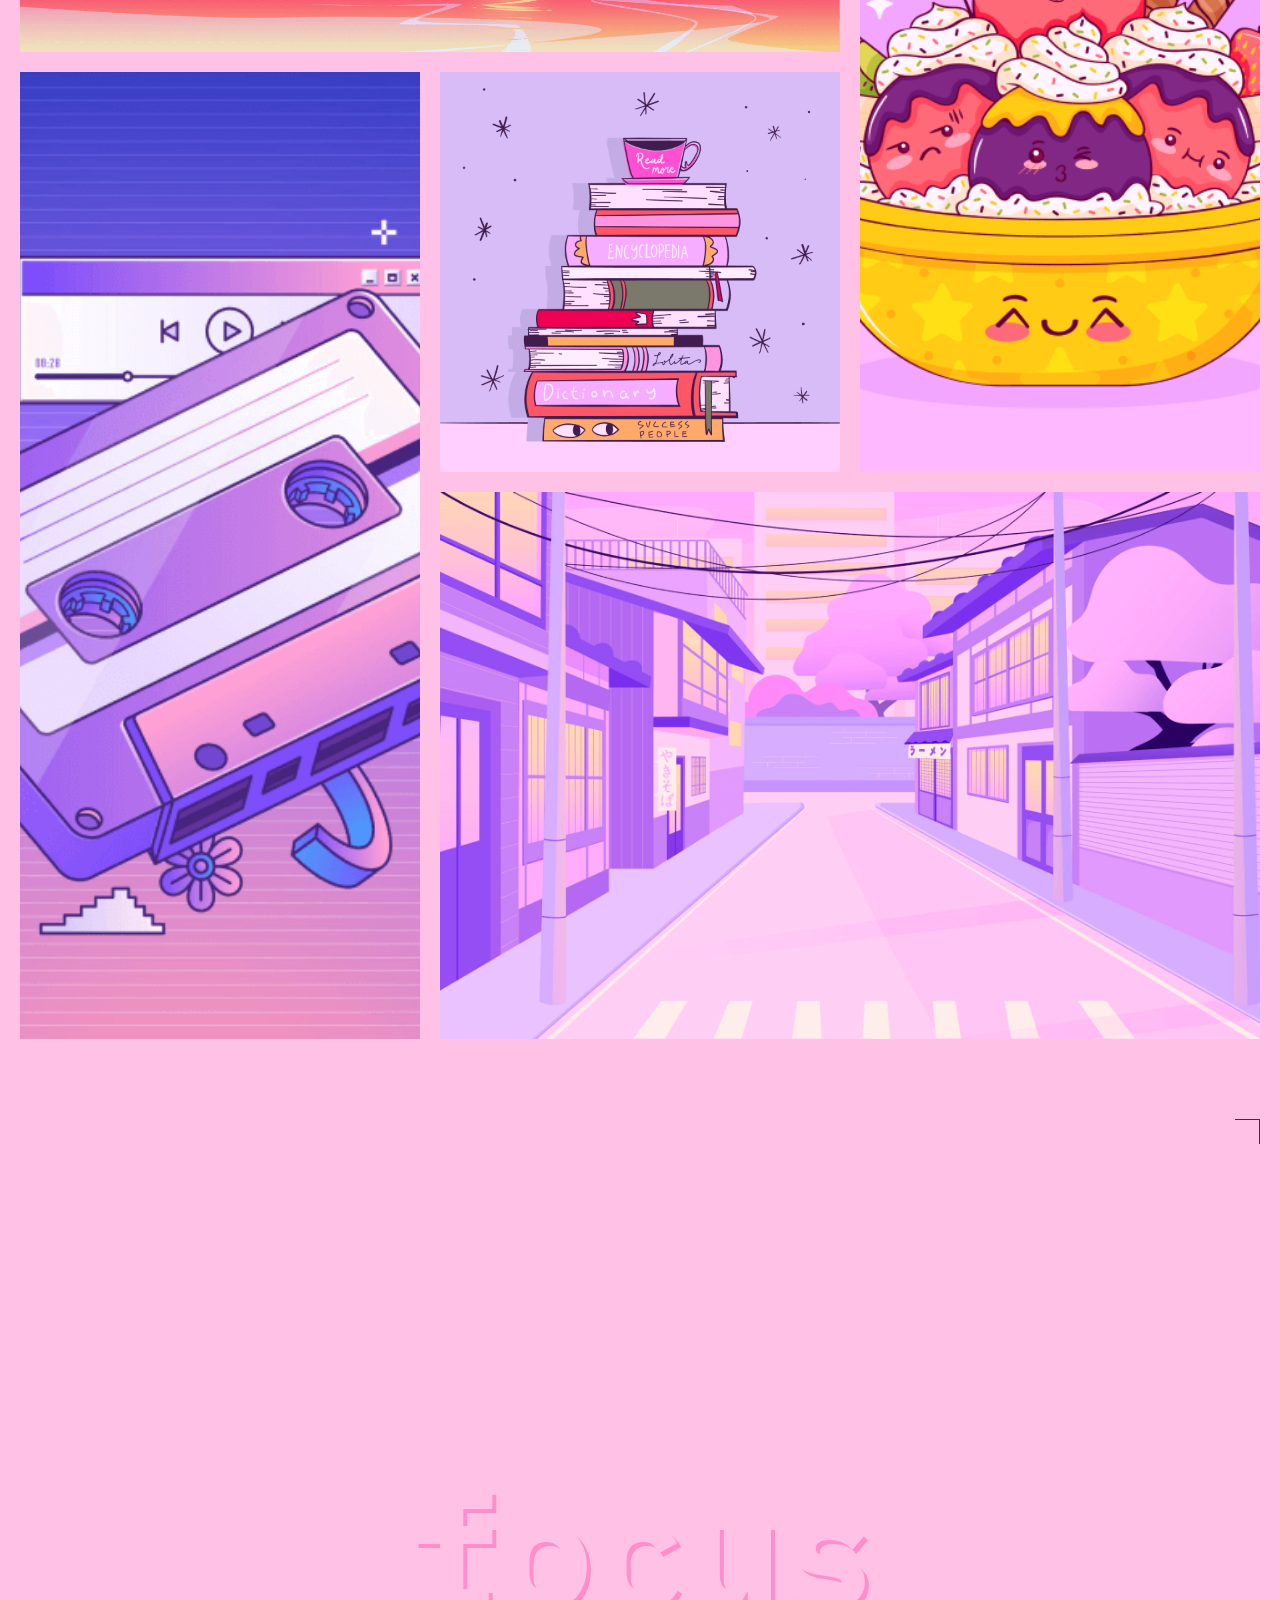
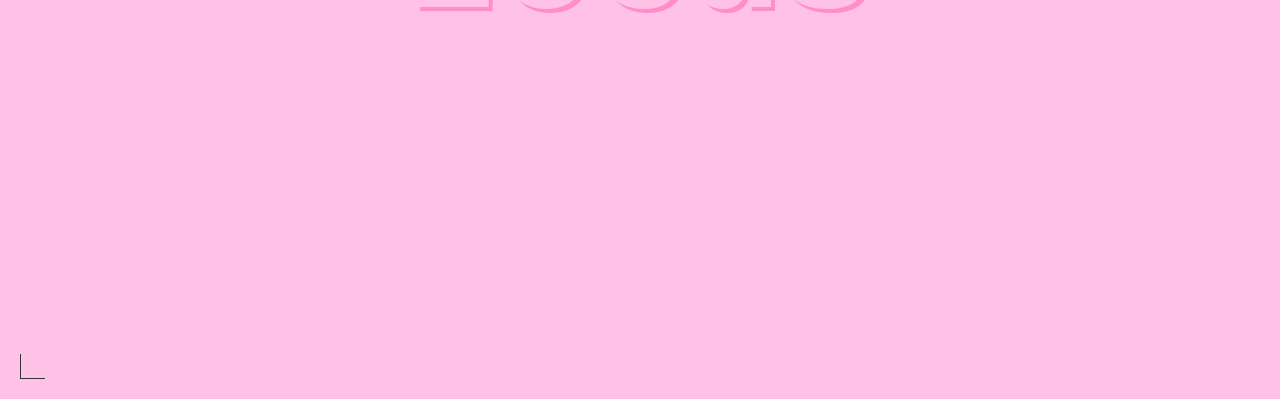
==== commit 754b1e92: "fix link" ====
--- a/index.html
+++ b/index.html
@@ -8,8 +8,8 @@
     <link rel="icon" href="./images/favicon.ico" sizes="any" />
     <link rel="icon" href="./images/favicon.svg" type="image/svg+xml" />
     <title>Сложно сосредоточиться</title>
+    <link rel="stylesheet" href="./fonts/fonts.css" />
     <link rel="stylesheet" href="./styles/globals.css" />
-    <link rel="stylesheet" href="./fonts/fonts.css" />
     <link rel="stylesheet" href="./styles/variables.css" />
     <link rel="stylesheet" href="./styles/style.css" />
     <link rel="stylesheet" href="./styles/dark.css" />
@@ -60,11 +60,17 @@
               Особенно сложно сосредоточиться, когда задач много и все они —
               важные. Где же легендарная многозадачность, когда она так нужна
               вам (и всем нанимающим менеджерам этого мира)? А дело в том, что
-              её просто не существует. Исследователи <a class="link" href="https://www.ncbi.nlm.nih.gov/pmc/articles/PMC7075496/" target="_blank">выяснили</a>, что мозгу тяжело
-              концентрироваться даже на двух делах одновременно. А когда в поле
-              внимания попадает несколько важных задач, организм паникует и
-              выделяет кортизол и адреналин — «гормоны стресса». Из-за этого мы
-              работаем невнимательно: ошибаемся и быстро устаём.
+              её просто не существует. Исследователи
+              <a
+                class="link"
+                href="https://www.ncbi.nlm.nih.gov/pmc/articles/PMC7075496/"
+                target="_blank"
+                >выяснили</a
+              >, что мозгу тяжело концентрироваться даже на двух делах
+              одновременно. А когда в поле внимания попадает несколько важных
+              задач, организм паникует и выделяет кортизол и адреналин —
+              «гормоны стресса». Из-за этого мы работаем невнимательно:
+              ошибаемся и быстро устаём.
             </p>
           </article>
           <article class="article">
@@ -148,9 +154,7 @@
               </p>
             </div>
             <div class="article__subsection">
-              <h4 class="article__subtitle title-decor">
-                Включите музыку
-              </h4>
+              <h4 class="article__subtitle title-decor">Включите музыку</h4>
               <p class="article__subsection-text">
                 Но не любую, и не любимую. Любимая может быть связана с сильными
                 положительными эмоциями, которые тоже очень сильно отвлекают.
@@ -162,12 +166,17 @@
               <h4 class="article__subtitle title-decor">Прогуляйтесь</h4>
               <p class="article__subsection-text">
                 Или даже пробегитесь. Лучше найти парк или лес: один эксперимент
-                <a class="link" href="https://www.sciencedirect.com/science/article/abs/pii/S0272494415000328" target="_blank">показал</a>, что созерцание природы повышает концентрацию, в то
-                время как после просмотра городских пейзажей она наоборот
-                понижается. Можно совместить прогулку с физическими упражнениями
-                или бегом — так в мозг поступит ещё больше кислорода и он будет
-                лучше работать. Но и простая двадцатиминутная прогулка — тоже
-                отличный вариант.
+                <a
+                  class="link"
+                  href="https://www.sciencedirect.com/science/article/abs/pii/S0272494415000328"
+                  target="_blank"
+                  >показал</a
+                >, что созерцание природы повышает концентрацию, в то время как
+                после просмотра городских пейзажей она наоборот понижается.
+                Можно совместить прогулку с физическими упражнениями или бегом —
+                так в мозг поступит ещё больше кислорода и он будет лучше
+                работать. Но и простая двадцатиминутная прогулка — тоже отличный
+                вариант.
               </p>
             </div>
             <div class="article__subsection">
--- a/styles/variables.css
+++ b/styles/variables.css
@@ -6,7 +6,7 @@
 :root {
   /* цвета  */
   --bg-color: #000028;
-  --bg-image: url(../images/cover-image-dark.png);
+  /* --bg-image: url(../images/cover-image-dark.png); */
   --text-color: #f1b2ce;
   --accent-color: #ff0070;
   --control-color-opacity: rgba(255, 0, 112, 0.4);
@@ -15,6 +15,7 @@
   --control-color: var(--accent-color);
   --corner-color: var(--accent-color);
   --section-title-color: var(--accent-color);
-  --main-font: "IBM Plex mono", Arial, monospace;
+  --main-font: "IBM Plex mono", Inter, sans-serif;
   --main-font-size: 1.125rem;
+  --decore-visibility: visible;
 }
--- a/styles/style.css
+++ b/styles/style.css
@@ -2,7 +2,7 @@
 .page {
   color: var(--text-color);
   /* сохраните в разметке и стилях класс page. На его основе работает скрипт. */
-  font-family: var(--main-font, monospace);
+  font-family: var(--main-font, sans-serif);
   font-size: var(--main-font-size);
   /* background: center / cover no-repeat url(../images/cover-image-dark.png); */
   background: center / cover no-repeat var(--bg-image);
@@ -16,9 +16,15 @@
   grid-template-rows: 1fr auto 1fr;
   padding: 12px 0;
   block-size: 100vb;
-
-  @media (width >= 768px) {
+  max-block-size: 668px;
+
+  @media (width >= 768px) {
+    max-block-size: 1024px;
     padding: 20px 0;
+  }
+
+  @media (width >= 1024) {
+    max-block-size: 768px;
   }
 }
 
@@ -54,7 +60,7 @@
   border: none;
   outline: none;
   color: var(--control-color);
-  font-family: inherit;
+  font-family: var(--main-font, sans-serif);
   font-size: inherit;
   line-height: 100%;
   background-color: transparent;
@@ -107,15 +113,6 @@
 /* декоратиыне уголки */
 .decorated-zone {
   position: relative;
-  @media (width >= 768px) {
-    &::after {
-      inset-block-start: 20px;
-    }
-
-    &::before {
-      inset-block-end: 20px;
-    }
-  }
 
   &::after {
     content: "";
@@ -127,6 +124,10 @@
     inset-inline-end: 0;
     inline-size: 25px;
     block-size: 25px;
+
+    @media (width >= 768px) {
+      inset-block-start: 20px;
+    }
   }
 
   &::before {
@@ -139,6 +140,16 @@
     inset-inline-start: 0;
     inline-size: 25px;
     block-size: 25px;
+  }
+
+  @media (width >= 768px) {
+    &::after {
+      inset-block-start: 20px;
+    }
+
+    &::before {
+      inset-block-end: 20px;
+    }
   }
 }
 
@@ -210,6 +221,7 @@
 
 /* ссылки на странице */
 .link {
+  display: inline-block;
   border-block-end: 1px solid transparent;
   line-height: 100%;
   text-decoration: none;
@@ -267,7 +279,7 @@
 .section_with_galley {
   gap: 10px;
   align-self: end;
-  @media (width >= 1024px) {
+  @media (width >= 768px) {
     gap: 20px;
   }
 }
@@ -358,25 +370,7 @@
   }
 }
 
-.link {
-  border-block-end: 1px solid transparent;
-  line-height: 100%;
-  text-decoration: none;
-  text-shadow: 2px 2px 0 var(--accent-color);
-
-  &:hover {
-    border-color: var(--text-color);
-  }
-
-  &:focus {
-    outline: none;
-  }
-
-  &:focus-visible {
-    outline: 1px solid var(--text-color);
-  }
-}
-
+/* статья */
 .article {
   display: flex;
   flex-direction: column;
@@ -414,4 +408,13 @@
 .footer {
   display: flex;
   block-size: 100vb;
-}
+  max-block-size: 668px;
+
+  @media (width >= 768px) {
+    max-block-size: 1024px;
+  }
+
+  @media (width >= 1024) {
+    max-block-size: 768px;
+  }
+}
--- a/styles/dark.css
+++ b/styles/dark.css
@@ -2,9 +2,10 @@
   --bg-color: #000028;
   --text-color: #f1b2ce;
   --accent-color: #ff0070;
+  --accented-text-color: var(--bg-color);
   --main-title-color: #db00ff;
   --bg-image: url(../images/cover-image-dark.png);
-  --visibility: visible;
+  --decore-visibility: visible;
   --control-color: var(--accent-color);
   --control-color-opacity: rgba(255, 0, 112, 0.4);
   --corner-color: var(--accent-color);
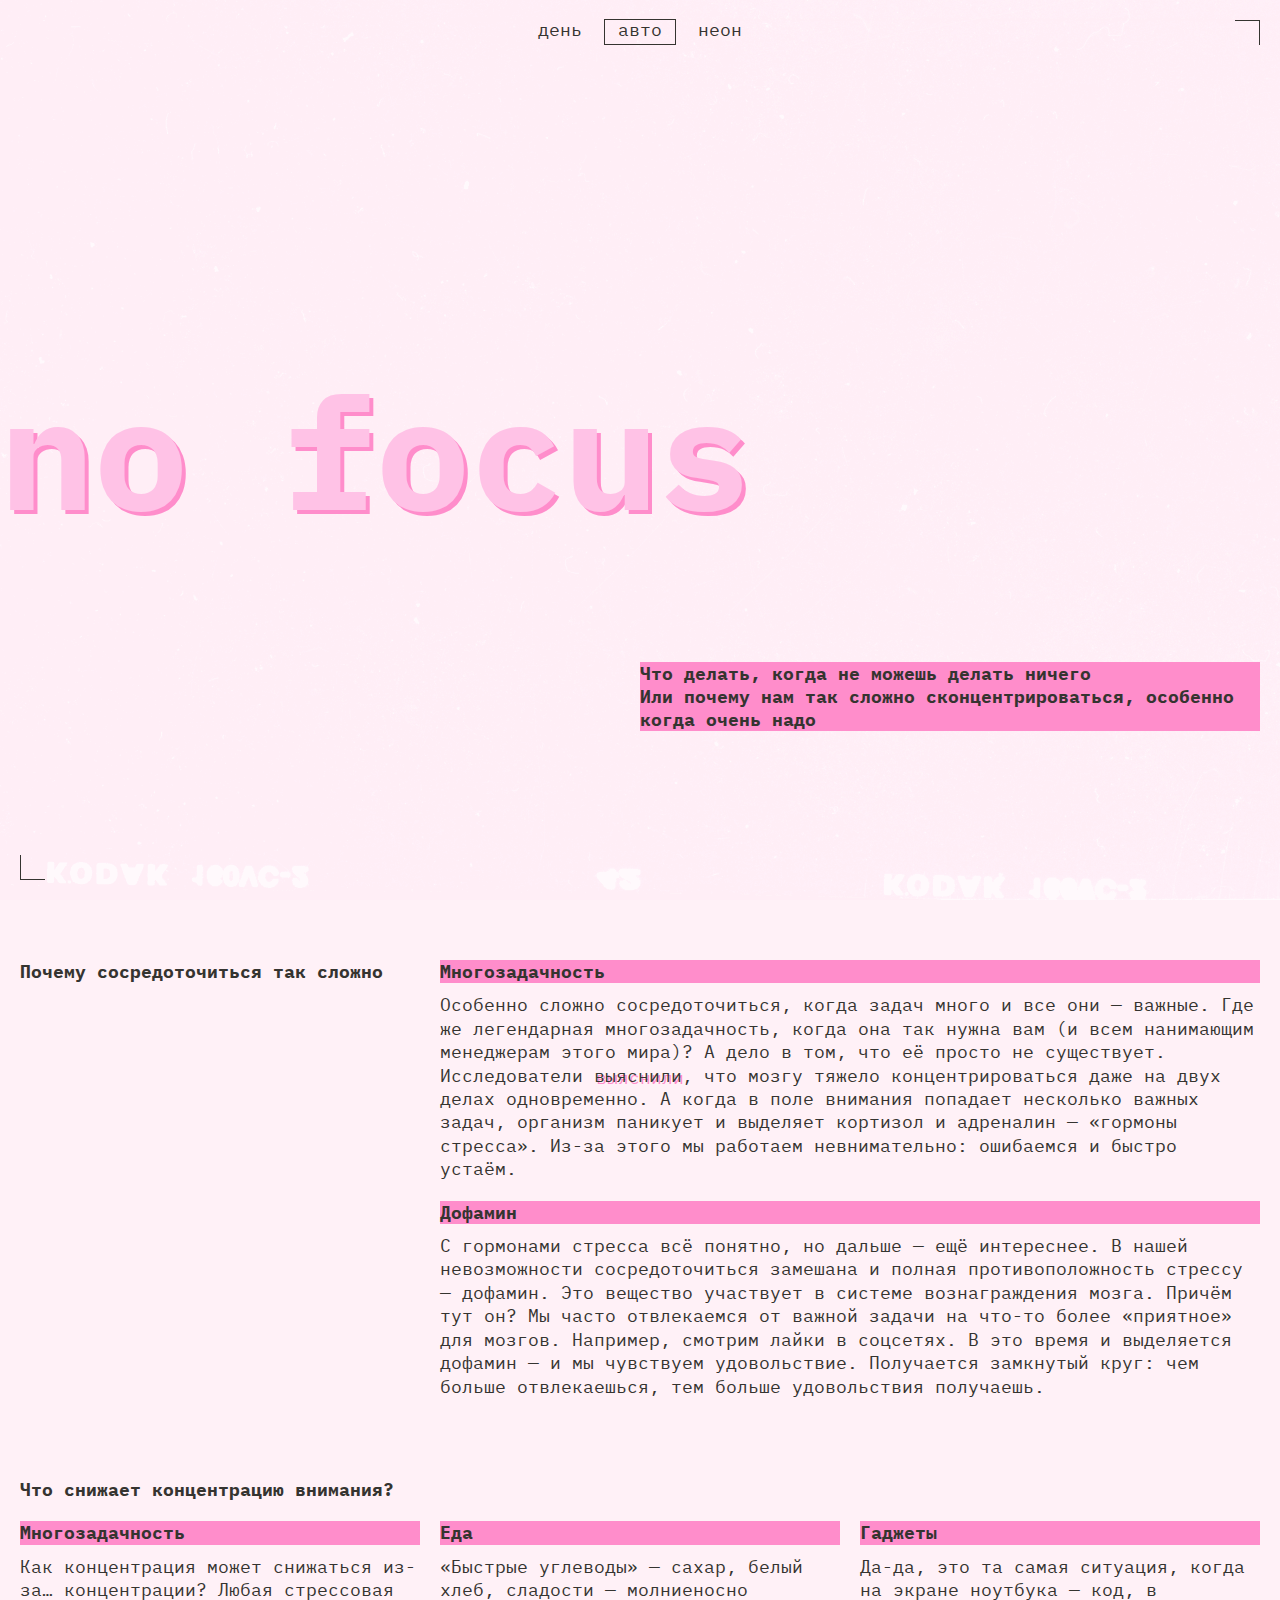
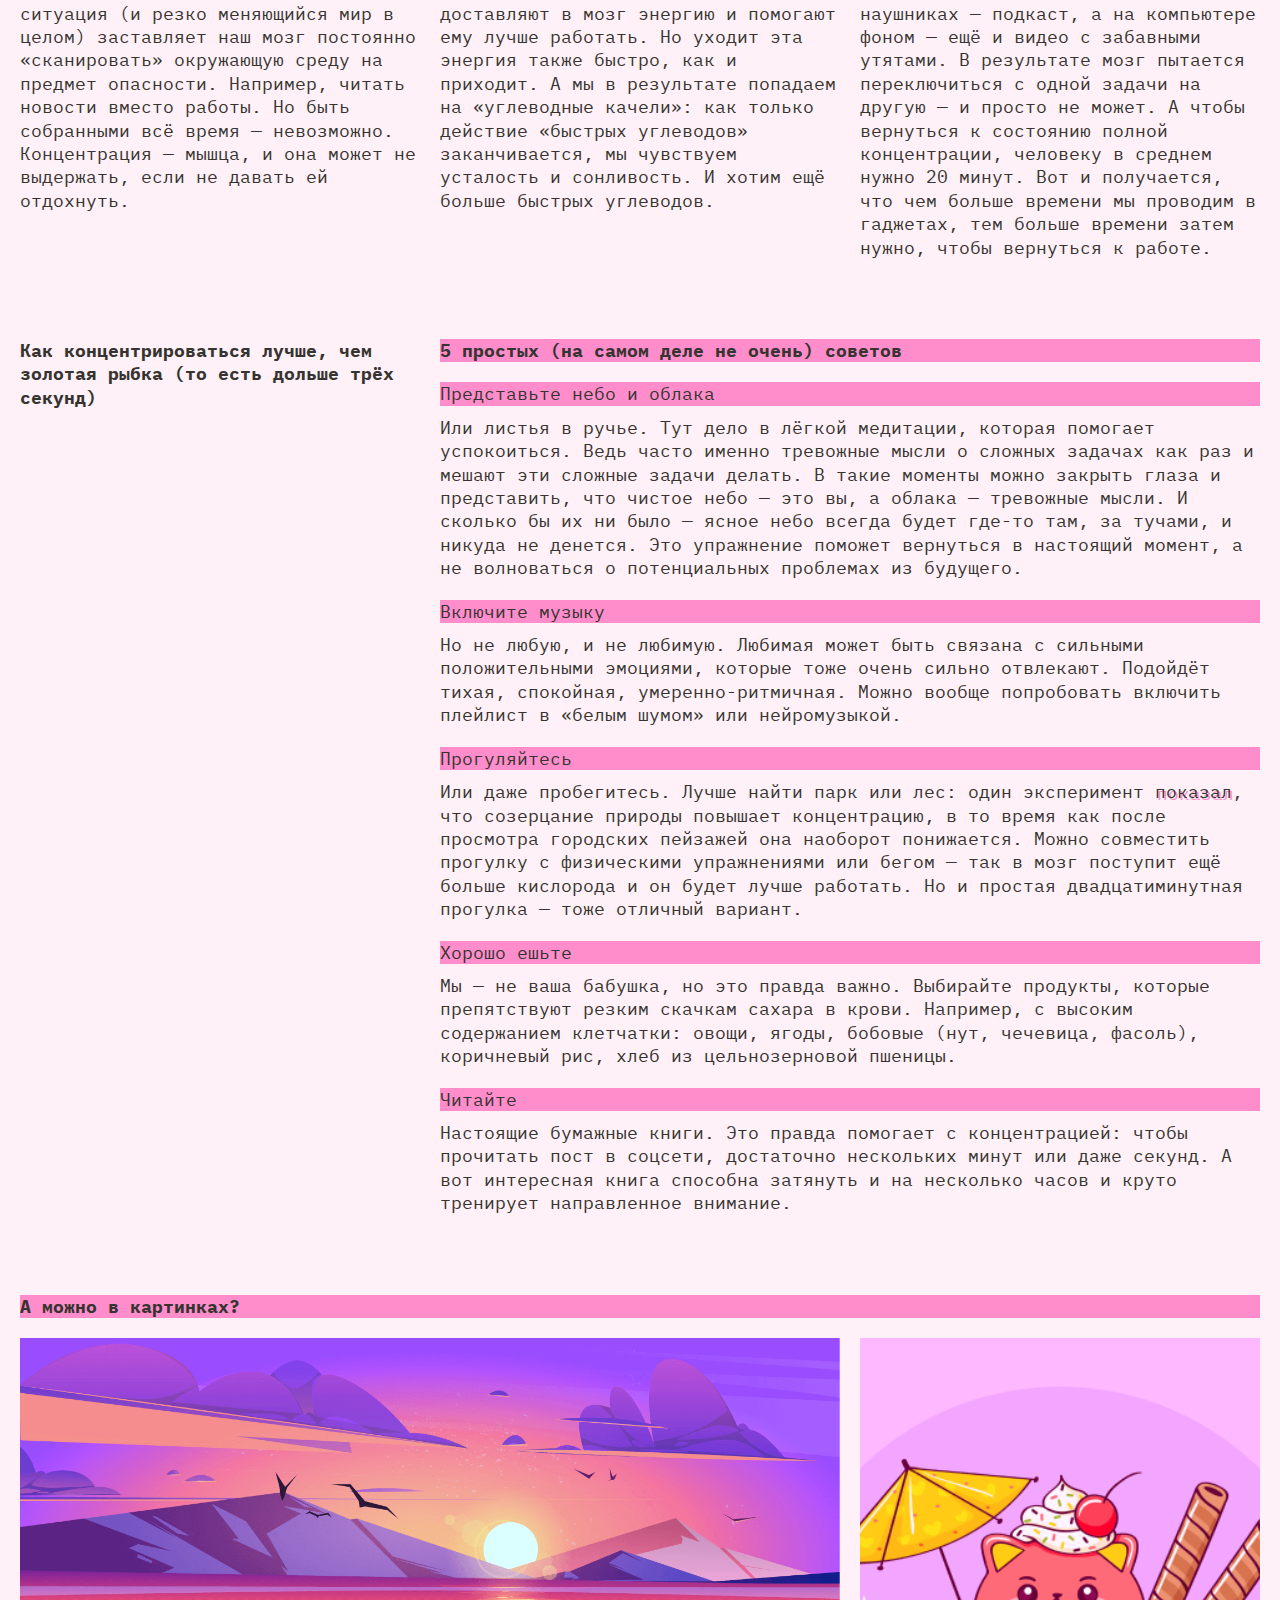
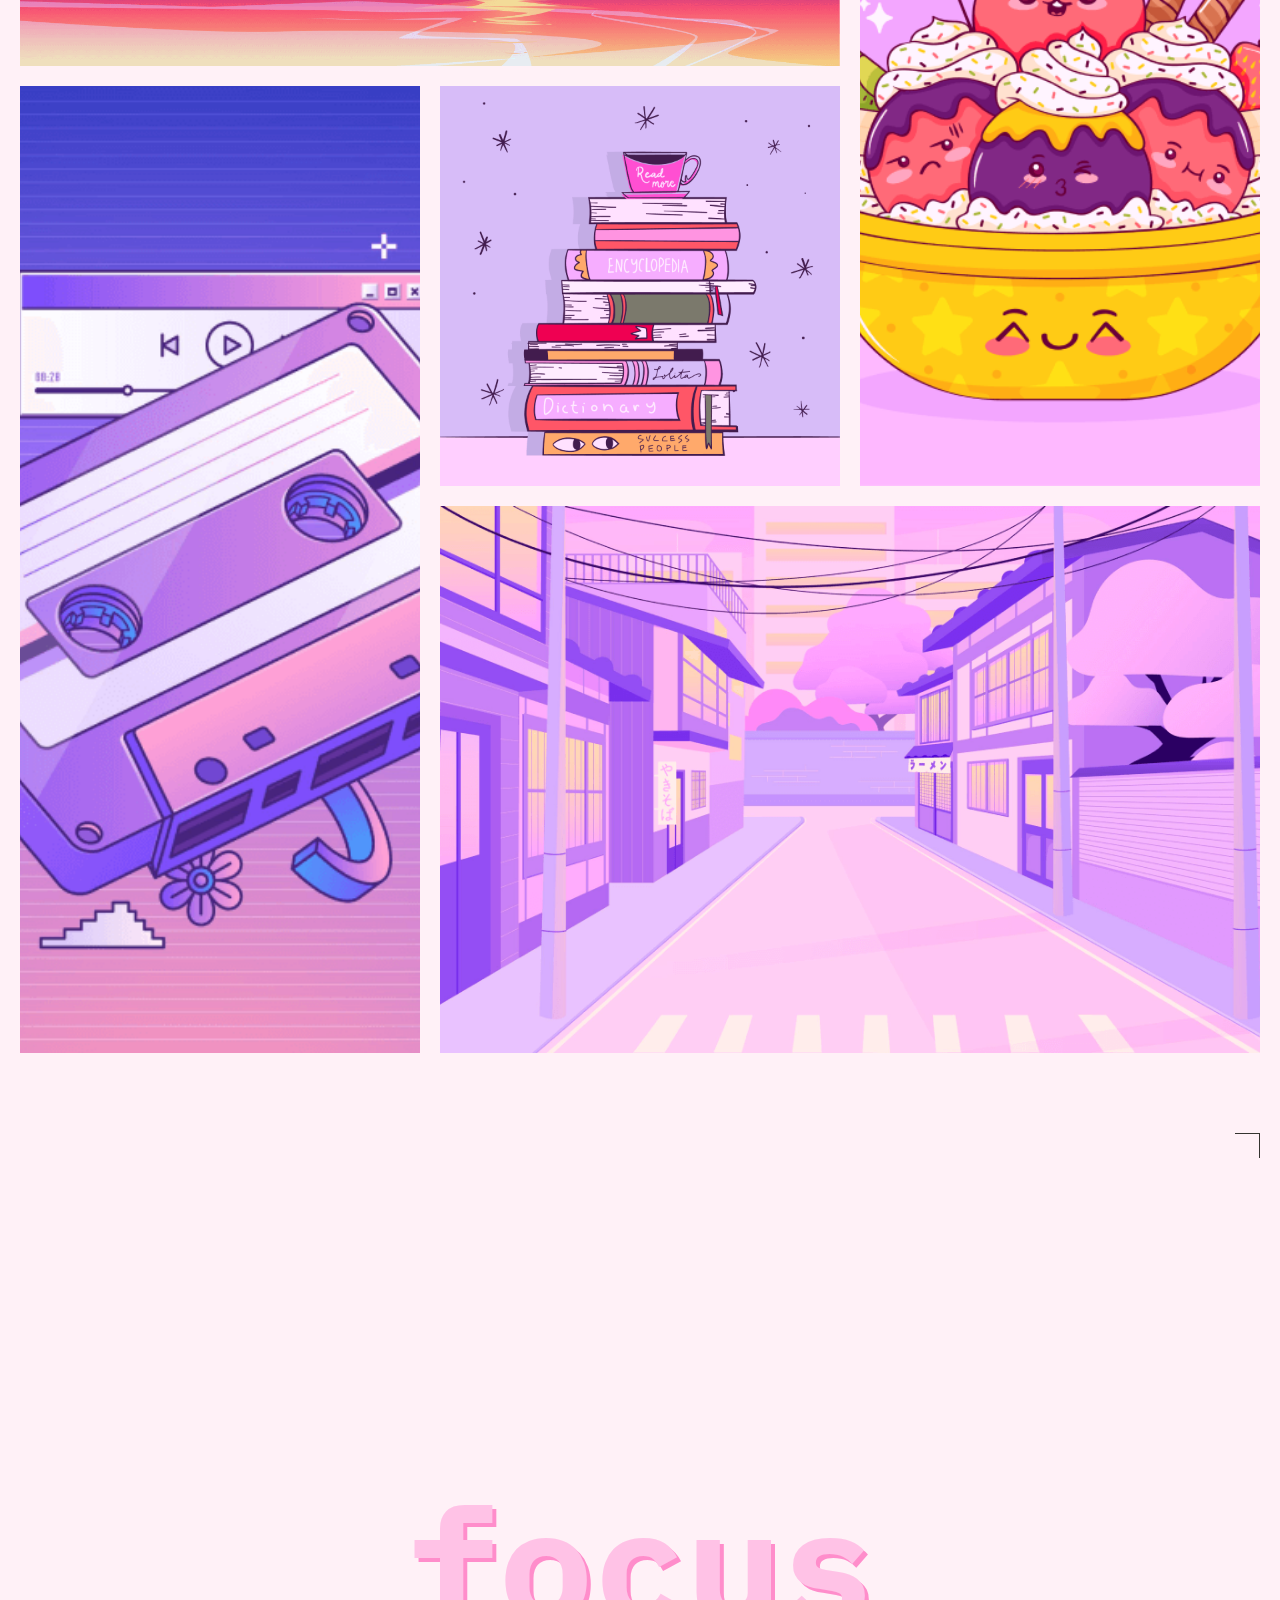
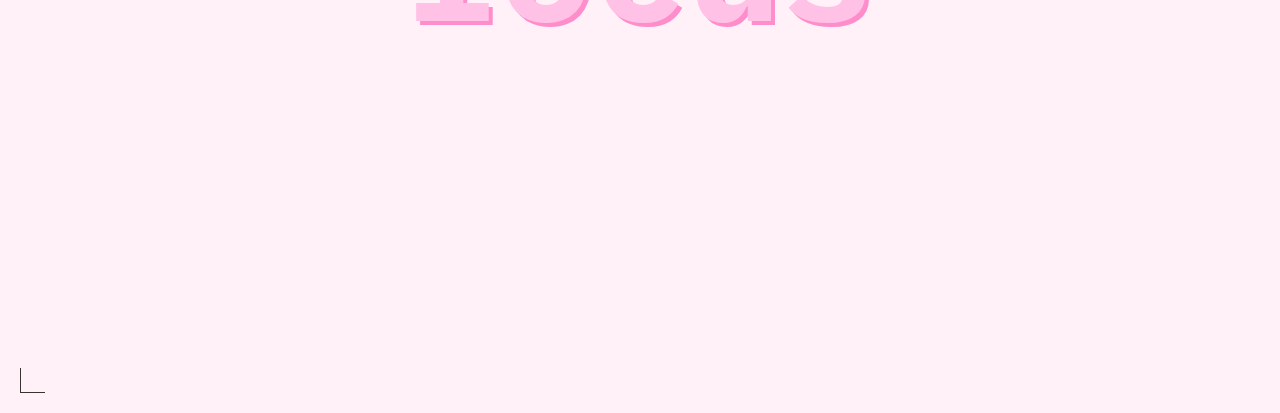
==== commit 41ac68bc: "some fixes" ====
--- a/index.html
+++ b/index.html
@@ -75,7 +75,7 @@
           </article>
           <article class="article">
             <h3 class="article__title title-decor">Дофамин</h3>
-            <p class="section__text">
+            <p class="article__text">
               С гормонами стресса всё понятно, но дальше — ещё интереснее. В
               нашей невозможности сосредоточиться замешана и полная
               противоположность стрессу — дофамин. Это вещество участвует в
@@ -105,7 +105,7 @@
           </article>
           <article class="article">
             <h3 class="article__title title-decor">Еда</h3>
-            <p class="section__text">
+            <p class="article__text">
               «Быстрые углеводы» — сахар, белый хлеб, сладости — молниеносно
               доставляют в мозг энергию и помогают ему лучше работать. Но уходит
               эта энергия также быстро, как и приходит. А мы в результате
@@ -116,7 +116,7 @@
           </article>
           <article class="article">
             <h3 class="article__title title-decor">Гаджеты</h3>
-            <p class="section__text">
+            <p class="article__text">
               Да-да, это та самая ситуация, когда на экране ноутбука — код, в
               наушниках — подкаст, а на компьютере фоном — ещё и видео с
               забавными утятами. В результате мозг пытается переключиться с
@@ -142,7 +142,7 @@
               <h4 class="article__subtitle title-decor">
                 Представьте небо и облака
               </h4>
-              <p class="article__subsection-text">
+              <p class="article__text">
                 Или листья в ручье. Тут дело в лёгкой медитации, которая
                 помогает успокоиться. Ведь часто именно тревожные мысли о
                 сложных задачах как раз и мешают эти сложные задачи делать. В
@@ -155,7 +155,7 @@
             </div>
             <div class="article__subsection">
               <h4 class="article__subtitle title-decor">Включите музыку</h4>
-              <p class="article__subsection-text">
+              <p class="article__text">
                 Но не любую, и не любимую. Любимая может быть связана с сильными
                 положительными эмоциями, которые тоже очень сильно отвлекают.
                 Подойдёт тихая, спокойная, умеренно-ритмичная. Можно вообще
@@ -164,7 +164,7 @@
             </div>
             <div class="article__subsection">
               <h4 class="article__subtitle title-decor">Прогуляйтесь</h4>
-              <p class="article__subsection-text">
+              <p class="article__text">
                 Или даже пробегитесь. Лучше найти парк или лес: один эксперимент
                 <a
                   class="link"
@@ -181,7 +181,7 @@
             </div>
             <div class="article__subsection">
               <h4 class="article__subtitle title-decor">Хорошо ешьте</h4>
-              <p class="article__subsection-text">
+              <p class="article__text">
                 Мы — не ваша бабушка, но это правда важно. Выбирайте продукты,
                 которые препятствуют резким скачкам сахара в крови. Например, с
                 высоким содержанием клетчатки: овощи, ягоды, бобовые (нут,
@@ -191,7 +191,7 @@
             </div>
             <div class="article__subsection">
               <h4 class="article__subtitle title-decor">Читайте</h4>
-              <p class="article__subsection-text">
+              <p class="article__text">
                 Настоящие бумажные книги. Это правда помогает с концентрацией:
                 чтобы прочитать пост в соцсети, достаточно нескольких минут или
                 даже секунд. А вот интересная книга способна затянуть и на
--- a/styles/style.css
+++ b/styles/style.css
@@ -4,7 +4,6 @@
   /* сохраните в разметке и стилях класс page. На его основе работает скрипт. */
   font-family: var(--main-font, sans-serif);
   font-size: var(--main-font-size);
-  /* background: center / cover no-repeat url(../images/cover-image-dark.png); */
   background: center / cover no-repeat var(--bg-image);
   background-color: var(--bg-color);
   background-attachment: fixed;
@@ -14,17 +13,14 @@
 .header {
   display: grid;
   grid-template-rows: 1fr auto 1fr;
-  padding: 12px 0;
+  padding: 11px 0;
   block-size: 100vb;
-  max-block-size: 668px;
-
-  @media (width >= 768px) {
-    max-block-size: 1024px;
+
+  @media (width >= 768px) {
     padding: 20px 0;
   }
 
   @media (width >= 1024) {
-    max-block-size: 768px;
   }
 }
 
@@ -91,6 +87,7 @@
   color: var(--accented-text-color);
   font-weight: 700;
   font-size: var(--main-font-size);
+  margin-block-end: 2px;
 
   @media (width >= 768px) {
     justify-self: end;
@@ -191,7 +188,8 @@
   color: var(--main-title-color);
   font-weight: 700;
   font-size: clamp(7.25rem, 7.0115rem + 1.0178vw, 7.5rem);
-  line-height: 83%;
+  line-height: 82%;
+  margin-block-start: 2px;
 
   @media (width >= 768px) {
     font-size: clamp(7.5rem, 0.5625rem + 14.4531vw, 9.8125rem);
@@ -249,7 +247,7 @@
 
 .content {
   display: grid;
-  gap: 49px;
+  gap: 50px;
   padding: 40px 0;
 
   @media (width >= 768px) {
@@ -258,7 +256,7 @@
   }
 
   @media (width >= 1024px) {
-    gap: 79px;
+    gap: 80px;
   }
 }
 
@@ -304,7 +302,7 @@
 
 .section__container {
   display: grid;
-  gap: 19px;
+  gap: 20px;
 }
 
 .section__container_type_wide {
@@ -399,22 +397,10 @@
 .article__subtitle {
   color: var(--accented-text-color);
   font-weight: 400;
-}
-
-.article__subsection-text {
   line-height: 130%;
 }
 
 .footer {
   display: flex;
   block-size: 100vb;
-  max-block-size: 668px;
-
-  @media (width >= 768px) {
-    max-block-size: 1024px;
-  }
-
-  @media (width >= 1024) {
-    max-block-size: 768px;
-  }
-}
+}
--- a/styles/light.css
+++ b/styles/light.css
@@ -1,5 +1,5 @@
 .page.theme_light {
-  --bg-color: #ffc2e6;
+  --bg-color: #FFF1F7;
   --text-color: #353430;
   --accent-color: #ff8dcb;
   --accented-text-color: var(--text-color);
@@ -15,7 +15,7 @@
 @media (prefers-color-scheme: light) {
   :root {
     /* Дублируем переменные светлой темы */
-    --bg-color: #ffc2e6;
+    --bg-color: #FFF1F7;
     --text-color: #353430;
     --accent-color: #ff8dcb;
     --accented-text-color: var(--text-color);
